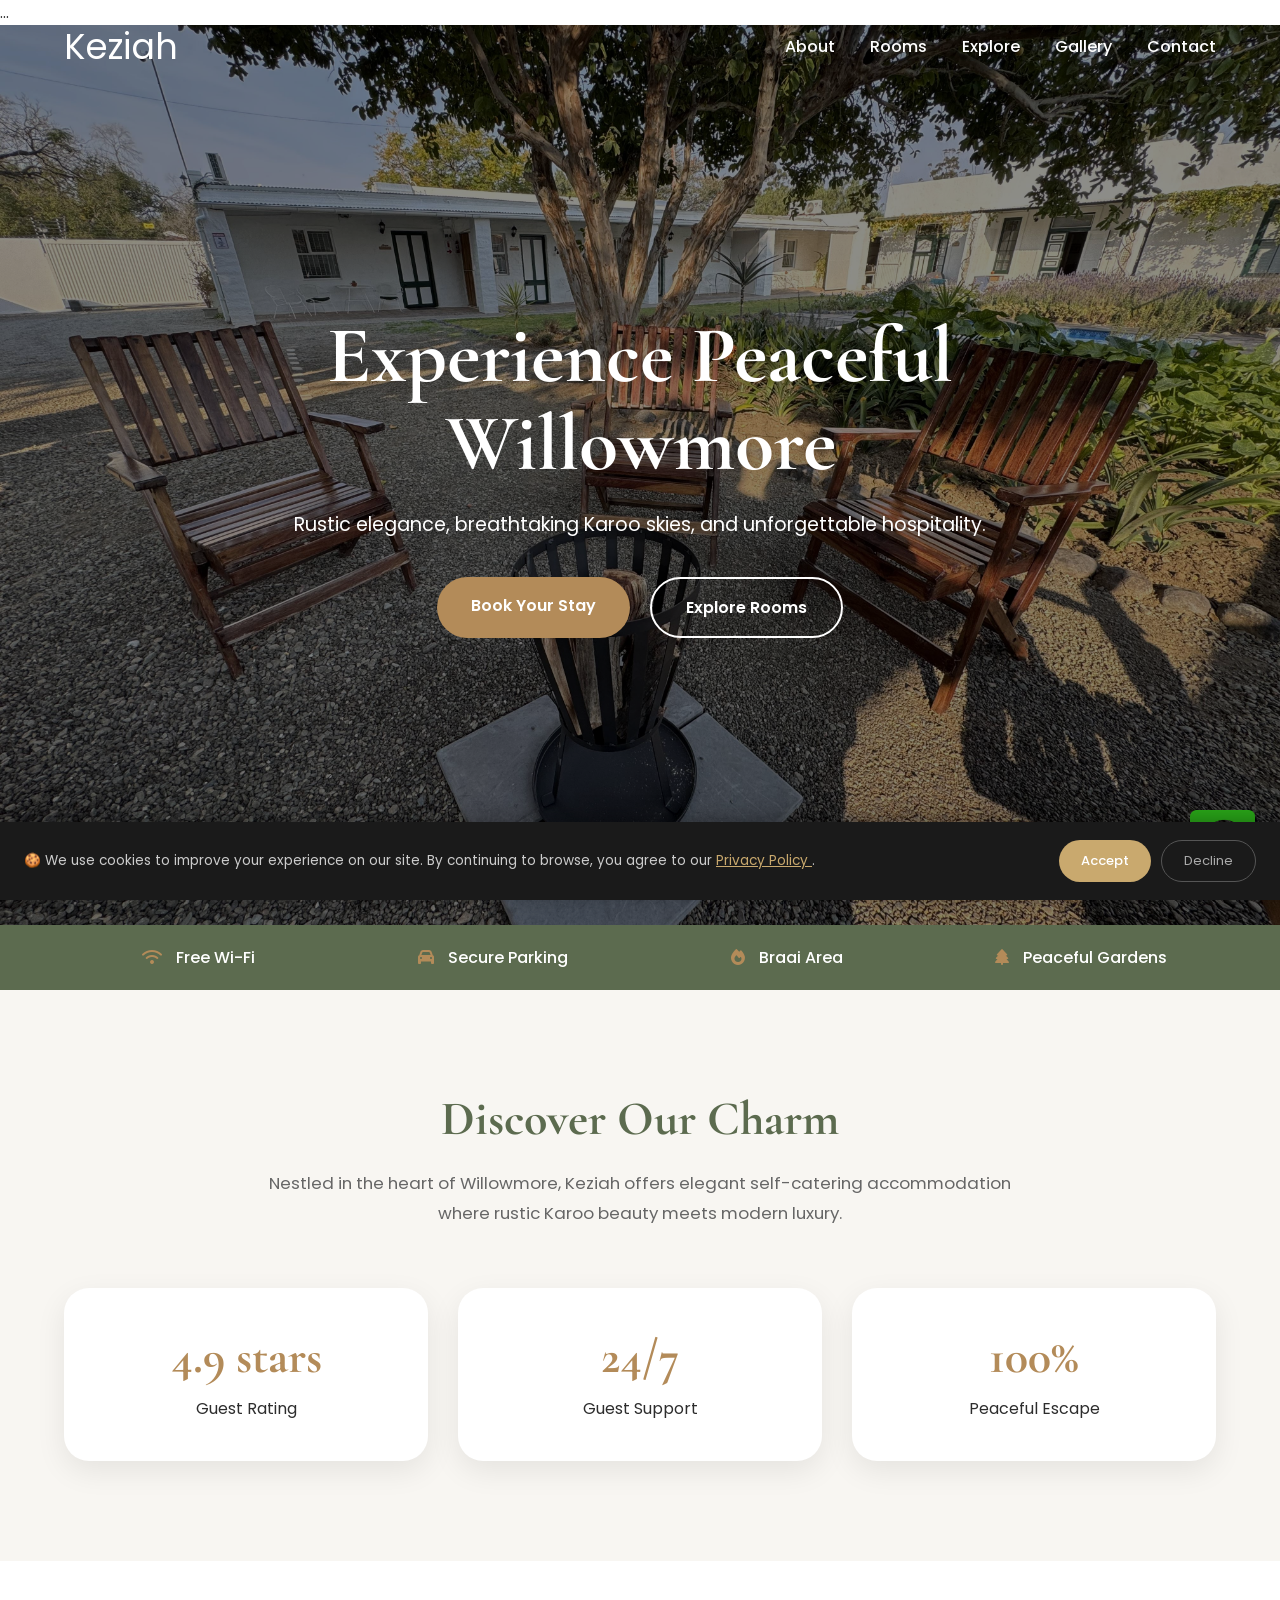
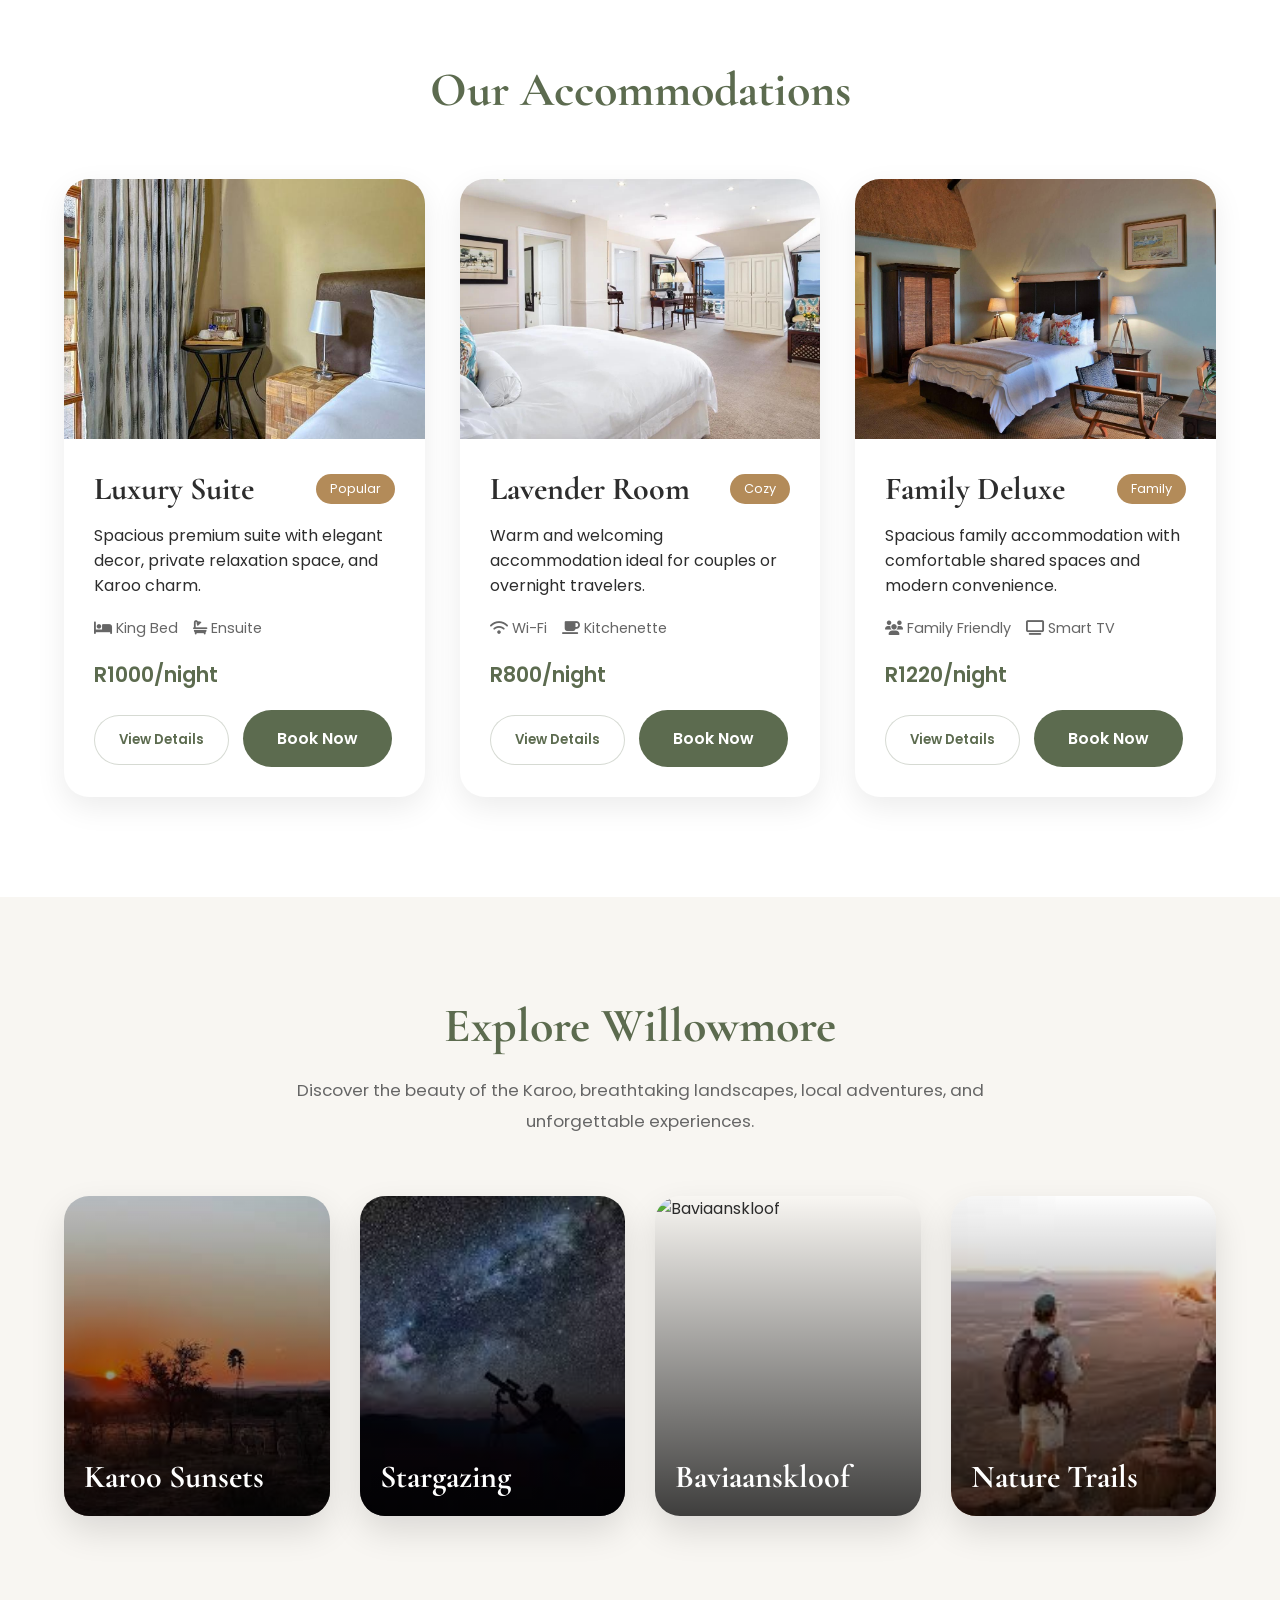
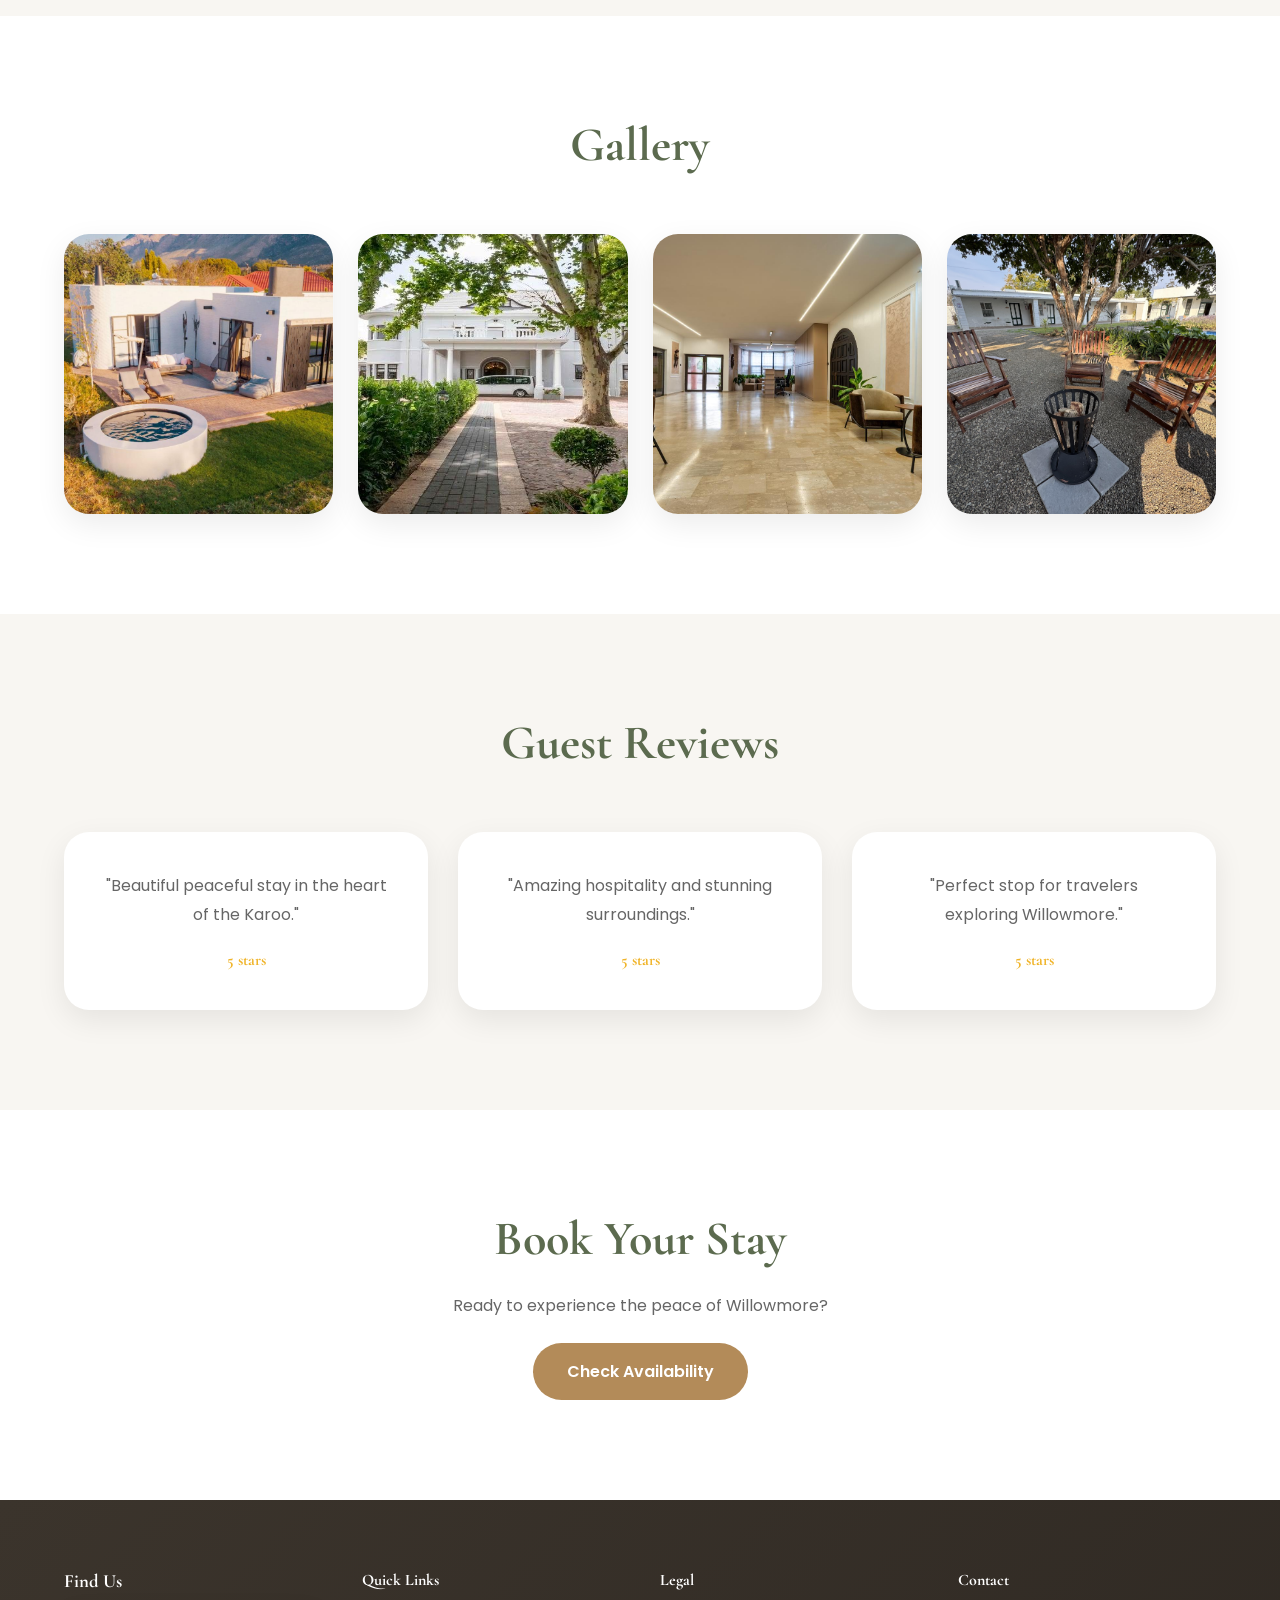
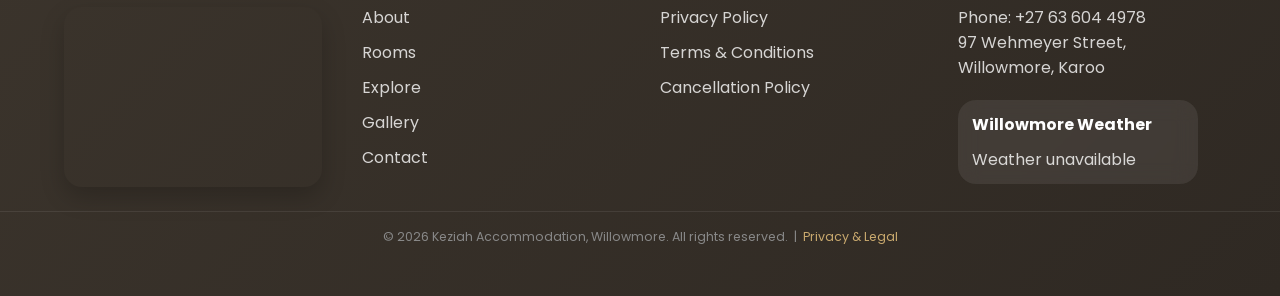
==== index.html @ a7973ad8 "new file:   .vscode/launch.json 	new file:   Legal.html 	new file:   baviaanskloof.jpg 	new file:   " ====
﻿<!DOCTYPE html>
<html lang="en">

<head>
    <!-- Open Graph / WhatsApp / Social sharing -->
<meta property="og:title" content="Keziah | Luxury Karoo Accommodation">
<meta property="og:description" content="Rustic elegance, breathtaking Karoo skies, and unforgettable hospitality in Willowmore.">
<meta property="og:image" content="https://YOURWEBSITE.com/courtyard.jpg">
<meta property="og:url" content="https://YOURWEBSITE.com">
<meta property="og:type" content="website">
    <meta charset="UTF-8">
    <title>Keziah | Luxury Karoo Accommodation</title>

    <link rel="icon" type="image/svg+xml" href="favicon.svg">

    <link rel="stylesheet" href="style.css">
    ...
</head>
    <meta charset="UTF-8">

    <meta
        name="viewport"
        content="width=device-width, initial-scale=1.0">

    <title>Keziah | Luxury Karoo Accommodation</title>

    <!-- SEO -->
    <meta
        name="description"
        content="Luxury rustic self-catering accommodation in Willowmore. Experience peaceful Karoo comfort with modern amenities.">

    <!-- CSS -->
    <link rel="stylesheet" href="style.css">

    <!-- GOOGLE FONTS -->
    <link
        href="https://fonts.googleapis.com/css2?family=Cormorant+Garamond:wght@500;700&family=Poppins:wght@300;400;500;600;700&display=swap"
        rel="stylesheet">

    <!-- FONT AWESOME -->
    <link
        rel="stylesheet"
        href="https://cdnjs.cloudflare.com/ajax/libs/font-awesome/6.5.1/css/all.min.css">

</head>

<body>


<!-- ====================================
     HEADER
==================================== -->

<header id="header">

    <div class="container nav-container">

        <a href="index.html" class="logo">Keziah</a>

        <!-- HAMBURGER -->
        <div class="hamburger" id="hamburger">

            <i class="fas fa-bars"></i>

        </div>

        <!-- NAVIGATION -->
        <nav id="nav-menu">

            <ul>

                <li><a href="#about">About</a></li>

                <li><a href="#rooms">Rooms</a></li>

                <li><a href="#explore">Explore</a></li>

                <li><a href="#gallery">Gallery</a></li>

                <li><a href="#contact">Contact</a></li>

            </ul>

        </nav>

    </div>

</header>

<!-- ====================================
     HERO
==================================== -->

<section class="hero-section">

    <!-- HERO SLIDER -->
    <div class="hero-slider">

        <div
            class="hero-slide active"
            style="background-image: url('courtyard.jpg');">
        </div>

        <div
            class="hero-slide"
            style="background-image: url('hero2.jpg');">
        </div>

        <div
            class="hero-slide"
            style="background-image: url('hero3.jpg');">
        </div>

    </div>

    <div class="hero-overlay"></div>

    <div class="hero-content fade-in">


        <h1>
            Experience Peaceful Willowmore
        </h1>

        <p>
            Rustic elegance, breathtaking Karoo skies,
            and unforgettable hospitality.
        </p>

        <div class="hero-buttons">

            <a href="booking.html" class="cta-button">
                Book Your Stay
            </a>

            <a href="#rooms" class="secondary-btn">
                Explore Rooms
            </a>

        </div>

    </div>

</section>

<!-- ====================================
     FEATURES BAR
==================================== -->

<section class="features-bar">

    <div class="container features-grid">

        <div>

            <i class="fas fa-wifi"></i>

            Free Wi-Fi

        </div>

        <div>

            <i class="fas fa-car"></i>

            Secure Parking

        </div>

        <div>

            <i class="fas fa-fire"></i>

            Braai Area

        </div>

        <div>

            <i class="fas fa-tree"></i>

            Peaceful Gardens

        </div>

    </div>

</section>

<!-- ====================================
     ABOUT
==================================== -->

<section
    id="about"
    class="section-padding bg-light">

    <div class="container fade-in">

        <h2>Discover Our Charm</h2>

        <p class="intro-text">

            Nestled in the heart of Willowmore,
            Keziah offers elegant self-catering accommodation
            where rustic Karoo beauty meets modern luxury.

        </p>

        <!-- STATS -->
        <div class="stats-grid">

            <div class="stat-card">

                <h3>4.9 stars</h3>

                <p>Guest Rating</p>

            </div>

            <div class="stat-card">

                <h3>24/7</h3>

                <p>Guest Support</p>

            </div>

            <div class="stat-card">

                <h3>100%</h3>

                <p>Peaceful Escape</p>

            </div>

        </div>

    </div>

</section>

<!-- ====================================
     ROOMS
==================================== -->

<section
    id="rooms"
    class="section-padding">

    <div class="container fade-in">

        <h2>Our Accommodations</h2>

        <div class="room-grid">

            <!-- ROOM 1 -->
            <div class="room-card room-detail-trigger" data-room="luxury-suite">

                <div class="room-slider">

    <img src="room1a.jpg" class="room-slide active">

    <img src="room1b.jpg" class="room-slide">

    <img src="room1c.jpg" class="room-slide">

</div>

                <div class="card-info">

                    <div class="room-top">

                        <h3>Luxury Suite</h3>

                        <span class="room-badge">
                            Popular
                        </span>

                    </div>

                    <p>
                        Spacious premium suite with elegant decor,
                        private relaxation space, and Karoo charm.
                    </p>

                    <div class="room-features">

                        <span>
                            <i class="fas fa-bed"></i>
                            King Bed
                        </span>

                        <span>
                            <i class="fas fa-bath"></i>
                            Ensuite
                        </span>

                    </div>

                    <span class="price">
                        R1000/night
                    </span>

                    <button
                        type="button"
                        class="details-btn"
                        data-room-open="luxury-suite">
                        View Details
                    </button>

                    <a
                        href="booking.html?room=Luxury%20Suite"
                        class="book-btn">

                        Book Now

                    </a>

                </div>

            </div>

            <!-- ROOM 2 -->
            <div class="room-card room-detail-trigger" data-room="lavender-room">

               <div class="room-slider">

    <img src="room2a.jpg" class="room-slide active">

    <img src="room2b.jpg" class="room-slide">

    <img src="room2c.jpg" class="room-slide">

</div>

                <div class="card-info">

                    <div class="room-top">

                        <h3>Lavender Room</h3>

                        <span class="room-badge">
                            Cozy
                        </span>

                    </div>

                    <p>
                        Warm and welcoming accommodation ideal
                        for couples or overnight travelers.
                    </p>

                    <div class="room-features">

                        <span>
                            <i class="fas fa-wifi"></i>
                            Wi-Fi
                        </span>

                        <span>
                            <i class="fas fa-coffee"></i>
                            Kitchenette
                        </span>

                    </div>

                    <span class="price">
                        R800/night
                    </span>

                    <button
                        type="button"
                        class="details-btn"
                        data-room-open="lavender-room">
                        View Details
                    </button>

                    <a
                        href="booking.html?room=Lavender%20Room"
                        class="book-btn">

                        Book Now

                    </a>

                </div>

            </div>

            <!-- ROOM 3 -->
            <div class="room-card room-detail-trigger" data-room="family-deluxe">

               <div class="room-slider">

    <img src="room3a.jpg" class="room-slide active">

    <img src="room3b.jpg" class="room-slide">

    <img src="room3c.jpg" class="room-slide">

</div>

                <div class="card-info">

                    <div class="room-top">

                        <h3>Family Deluxe</h3>

                        <span class="room-badge">
                            Family
                        </span>

                    </div>

                    <p>
                        Spacious family accommodation with comfortable
                        shared spaces and modern convenience.
                    </p>

                    <div class="room-features">

                        <span>
                            <i class="fas fa-users"></i>
                            Family Friendly
                        </span>

                        <span>
                            <i class="fas fa-tv"></i>
                            Smart TV
                        </span>

                    </div>

                    <span class="price">
                        R1220/night
                    </span>

                    <button
                        type="button"
                        class="details-btn"
                        data-room-open="family-deluxe">
                        View Details
                    </button>

                    <a
                        href="booking.html?room=Family%20Deluxe"
                        class="book-btn">

                        Book Now

                    </a>

                </div>

            </div>

        </div>

    </div>

</section>

<!-- ====================================
     EXPLORE WILLOWMORE
==================================== -->

<section
    id="explore"
    class="section-padding bg-light">

    <div class="container fade-in">

        <h2>Explore Willowmore</h2>

        <p class="intro-text">

            Discover the beauty of the Karoo,
            breathtaking landscapes,
            local adventures,
            and unforgettable experiences.

        </p>

        <div class="explore-grid">

            <!-- CARD 1 -->
            <div class="explore-card">

                <img
                    src="sunset.jpg"
                    alt="Karoo Sunset">

                <div class="explore-overlay">

                    <h3>Karoo Sunsets</h3>

                </div>

            </div>

            <!-- CARD 2 -->
            <div class="explore-card">

                <img
                    src="stargazing.jpg"
                    alt="Stargazing">

                <div class="explore-overlay">

                    <h3>Stargazing</h3>

                </div>

            </div>

            <!-- CARD 3 -->
            <div class="explore-card">

                <img
                    src="Baviaanskloof.jpg"
                    alt="Baviaanskloof">

                <div class="explore-overlay">

                    <h3>Baviaanskloof</h3>

                </div>

            </div>

            <!-- CARD 4 -->
            <div class="explore-card">

                <img
                    src="hiking.jpg"
                    alt="Nature Trails">

                <div class="explore-overlay">

                    <h3>Nature Trails</h3>

                </div>

            </div>

        </div>

    </div>

</section>

<!-- ====================================
     GALLERY
==================================== -->

<section
    id="gallery"
    class="section-padding">

    <div class="container fade-in">

        <h2>Gallery</h2>

        <div class="gallery-grid">

            <div class="gallery-card">

                <img
                    src="placeholder-garden.jpg"
                    alt="Garden View">

            </div>

            <div class="gallery-card">

                <img
                    src="placeholder-restaurant.jpg"
                    alt="Accommodation">

            </div>

            <div class="gallery-card">

                <img
                    src="placeholder-lobby.jpg"
                    alt="Interior">

            </div>

            <div class="gallery-card">

                <img
                    src="courtyard.jpg"
                    alt="Courtyard">

            </div>

        </div>

    </div>

</section>

<!-- ====================================
     TESTIMONIALS
==================================== -->

<section
    class="section-padding bg-light">

    <div class="container fade-in">

        <h2>Guest Reviews</h2>

        <div class="testimonials-grid">

            <div class="testimonial-card">

                <p>"Beautiful peaceful stay in the heart of the Karoo."</p>

                <h4>5 stars</h4>

            </div>

            <div class="testimonial-card">

                <p>"Amazing hospitality and stunning surroundings."</p>

                <h4>5 stars</h4>

            </div>

            <div class="testimonial-card">

                <p>"Perfect stop for travelers exploring Willowmore."</p>

                <h4>5 stars</h4>

            </div>

        </div>

    </div>

</section>

<!-- ====================================
     CONTACT
==================================== -->

<section
    id="contact"
    class="section-padding">

    <div class="container contact-content fade-in">

        <h2>Book Your Stay</h2>

        <p>
            Ready to experience the peace of Willowmore?
        </p>

        <a
            href="booking.html"
            class="cta-button">

            Check Availability

        </a>

    </div>

</section>

<!-- ====================================
     FOOTER
==================================== -->

<footer>

    <div class="container footer-grid">

        <!-- FOOTER BRAND -->
       <div>

    <h3>Find Us</h3>

    <div class="footer-map">

        <iframe
            src="https://www.google.com/maps?q=Willowmore&output=embed"
            allowfullscreen=""
            loading="lazy"
            referrerpolicy="no-referrer-when-downgrade">
        </iframe>

    </div>

</div>
        <!-- QUICK LINKS -->
         <div>
            <h4>Quick Links</h4>
            <ul>
                <li><a href="#about">About</a></li>
                <li><a href="#rooms">Rooms</a></li>
                <li><a href="#explore">Explore</a></li>
                <li><a href="#gallery">Gallery</a></li>
                <li><a href="#contact">Contact</a></li>
            </ul>
        </div>
 
        <div>
            <h4>Legal</h4>
            <ul>
                <li><a href="legal.html">Privacy Policy</a></li>
                <li><a href="legal.html">Terms &amp; Conditions</a></li>
                <li><a href="legal.html">Cancellation Policy</a></li>
            </ul>
        </div>
 
<!--

        <!-- CONTACT -->
        <div>

            <h4>Contact</h4>

            <p>Phone: +27 63 604 4978</p>

            <p>97 Wehmeyer Street, Willowmore, Karoo</p>

            <!-- WEATHER -->
            <div class="footer-weather">

                <h5>Willowmore Weather</h5>

                <div id="weather-mini">

                    Loading...

                </div>

            </div>

        </div>

    </div>
<div style="
    text-align: center;
    padding: 16px 0 10px;
    border-top: 1px solid rgba(255,255,255,0.08);
    margin-top: 24px;
    font-family: 'Poppins', sans-serif;
    font-size: 0.78rem;
    color: #888;
">
    &copy; 2026 Keziah Accommodation, Willowmore. All rights reserved. &nbsp;|&nbsp;
    <a href="legal.html" style="color: #c9a96e;">Privacy &amp; Legal</a>
</div>
</footer>

<!-- ====================================
     WHATSAPP BUTTON
==================================== -->

<a
    href="https://wa.me/27636044978"
    class="whatsapp-btn"
    target="_blank">

    <img
        src="whatsapp.png"
        alt="WhatsApp">

</a>

<!-- ====================================
     BACK TO TOP
==================================== -->

<button id="scrollTopBtn">&uarr;</button>

<!-- ====================================
     ROOM DETAILS MODAL
==================================== -->

<div
    id="room-modal"
    class="room-modal"
    aria-hidden="true">

    <div
        class="room-modal-panel"
        role="dialog"
        aria-modal="true"
        aria-labelledby="room-modal-title">

        <button
            id="close-room-modal"
            class="room-modal-close"
            type="button"
            aria-label="Close room details">
            &times;
        </button>

        <div class="room-modal-gallery">

            <img
                id="room-modal-image"
                src="room1a.jpg"
                alt="Room preview">

            <div
                id="room-modal-thumbs"
                class="room-modal-thumbs">
            </div>

        </div>

        <div class="room-modal-info">

            <span
                id="room-modal-badge"
                class="room-badge">
            </span>

            <h2 id="room-modal-title"></h2>

            <p id="room-modal-description"></p>

            <div
                id="room-modal-features"
                class="room-modal-features">
            </div>

            <strong
                id="room-modal-price"
                class="room-modal-price">
            </strong>

            <a
                id="room-modal-book"
                href="booking.html"
                class="book-btn">
                Book This Room
            </a>

        </div>

    </div>

</div>
<!-- ====================================
     LIGHTBOX
==================================== -->

<div id="lightbox">

    <span id="close-lightbox">

        &times;

    </span>

    <img id="lightbox-img">

</div>

<!-- ====================================
     JAVASCRIPT
==================================== -->

<script>

/* ====================================
   LOADER
==================================== */

window.addEventListener("load", () => {

    const loader =
    document.getElementById("loader");

    if(!loader) return;

    loader.style.opacity = "0";

    setTimeout(() => {

        loader.style.display = "none";

    }, 700);

});

/* ====================================
   MOBILE MENU
==================================== */

const hamburger =
document.getElementById("hamburger");

const navMenu =
document.getElementById("nav-menu");

hamburger.addEventListener("click", () => {

    navMenu.classList.toggle("active");

});

/* ====================================
   HEADER SHRINK
==================================== */

window.addEventListener("scroll", () => {

    const header =
    document.getElementById("header");

    header.classList.toggle(
        "scrolled",
        window.scrollY > 50
    );

});

/* ====================================
   SCROLL ANIMATIONS
==================================== */

const fadeElements =
document.querySelectorAll(".fade-in");

function checkFade() {
    fadeElements.forEach(el => {
        const position = el.getBoundingClientRect().top;
        if(position < window.innerHeight - 100){
            el.classList.add("show");
        }
    });
}

window.addEventListener("scroll", checkFade);

// Run once on load so visible elements show immediately
checkFade();

/* ====================================
   LIGHTBOX
==================================== */

const galleryImages =
document.querySelectorAll(".gallery-card img");

const lightbox =
document.getElementById("lightbox");

const lightboxImg =
document.getElementById("lightbox-img");

const closeLightbox =
document.getElementById("close-lightbox");

galleryImages.forEach(img => {

    img.addEventListener("click", () => {

        lightbox.style.display = "flex";

        lightboxImg.src = img.src;

    });

});

closeLightbox.addEventListener("click", () => {

    lightbox.style.display = "none";

});

/* ====================================
   BACK TO TOP BUTTON
==================================== */

const scrollBtn =
document.getElementById("scrollTopBtn");

window.addEventListener("scroll", () => {

    if(window.scrollY > 300){

        scrollBtn.classList.add("show");

    } else {

        scrollBtn.classList.remove("show");

    }

});

scrollBtn.addEventListener("click", () => {

    window.scrollTo({

        top: 0,

        behavior: "smooth"

    });

});

/* ====================================
   WEATHER API
==================================== */

document.addEventListener(
    "DOMContentLoaded",
    async () => {

    const weatherEl =
    document.getElementById("weather-mini");

    if(!weatherEl) return;

    const apiKey =
    "7b423b5e9c1e29fcf24e3d2bee6ede89";

    try {

        const response =
        await fetch(
            `https://api.openweathermap.org/data/2.5/forecast?q=Willowmore,ZA&units=metric&appid=${apiKey}`
        );

        const data =
        await response.json();

        if(data.cod !== "200"){

            weatherEl.innerHTML =
            "Weather unavailable";

            return;
        }

        const daily = [];
        const grouped = {};

        data.list.forEach(item => {

            const dateKey = item.dt_txt.split(" ")[0];

            if(!grouped[dateKey]){

                grouped[dateKey] = [];
            }

            grouped[dateKey].push(item);
        });

        Object.keys(grouped)
        .slice(0, 5)
        .forEach((dateKey, index) => {

            const entries = grouped[dateKey];

            const forecast =
            entries.find(item => item.dt_txt.includes("12:00:00")) ||
            entries[Math.floor(entries.length / 2)];

            const date = new Date(`${dateKey}T12:00:00`);

            daily.push({
                day: index === 0 ? "Today" : date.toLocaleDateString("en-ZA", { weekday: "short" }),
                temp: Math.round(forecast.main.temp),
                icon: forecast.weather[0].icon,
                desc: forecast.weather[0].description
            });
        });

        weatherEl.innerHTML = daily.map(day => `

            <div class="weather-forecast-row">

                <span class="weather-day">
                    ${day.day}
                </span>

                <img
                    src="https://openweathermap.org/img/wn/${day.icon}.png"
                    alt="${day.desc}">

                <span class="weather-temp">
                    ${day.temp}&deg;C
                </span>

            </div>

        `).join("");

    } catch (error) {

        console.error(error);

        weatherEl.innerHTML =
        "Weather unavailable";

    }

});

</script>

<script>

/* ====================================
   HERO SLIDER
==================================== */

const heroSlides =
document.querySelectorAll('.hero-slide');

let heroIndex = 0;

setInterval(() => {

    heroSlides[heroIndex]
    .classList.remove('active');

    heroIndex =
    (heroIndex + 1) % heroSlides.length;

    heroSlides[heroIndex]
    .classList.add('active');

}, 5000);

/* ====================================
   ROOM SLIDERS
==================================== */

document.querySelectorAll('.room-slider')
.forEach(slider => {

    const slides =
    slider.querySelectorAll('.room-slide');

    let current = 0;

    setInterval(() => {

        slides[current]
        .classList.remove('active');

        current =
        (current + 1) % slides.length;

        slides[current]
        .classList.add('active');

    }, 3500);

});

</script>
<script>

/* ====================================
   ROOM DETAILS MODAL
==================================== */

const roomDetails = {

    "luxury-suite": {
        title: "Luxury Suite",
        badge: "Popular",
        price: "R1000/night",
        description: "A spacious premium suite with elegant decor, a king bed, ensuite bathroom, and a calm private relaxation space for a peaceful Karoo stay.",
        images: ["room1a.jpg", "room1b.jpg", "room1c.jpg"],
        features: ["King bed", "Ensuite bathroom", "Private relaxation space", "Tea and coffee station", "Wi-Fi"]
    },

    "lavender-room": {
        title: "Lavender Room",
        badge: "Cozy",
        price: "R800/night",
        description: "A warm and welcoming room ideal for couples or overnight travelers who want comfort, privacy, and easy access to Willowmore.",
        images: ["room2a.jpg", "room2b.jpg", "room2c.jpg"],
        features: ["Wi-Fi", "Kitchenette", "Comfortable double bed", "Coffee station", "Quiet garden feel"]
    },

    "family-deluxe": {
        title: "Family Deluxe",
        badge: "Family",
        price: "R1220/night",
        description: "A generous family-friendly room with comfortable shared space, modern convenience, and room to settle in after a long Karoo road trip.",
        images: ["room3a.jpg", "room3b.jpg", "room3c.jpg"],
        features: ["Family friendly", "Smart TV", "Extra space", "Ensuite bathroom", "Wi-Fi"]
    }
};

const roomModal =
document.getElementById("room-modal");

const roomModalImage =
document.getElementById("room-modal-image");

const roomModalThumbs =
document.getElementById("room-modal-thumbs");

const roomModalTitle =
document.getElementById("room-modal-title");

const roomModalBadge =
document.getElementById("room-modal-badge");

const roomModalDescription =
document.getElementById("room-modal-description");

const roomModalFeatures =
document.getElementById("room-modal-features");

const roomModalPrice =
document.getElementById("room-modal-price");

const roomModalBook =
document.getElementById("room-modal-book");

const closeRoomModal =
document.getElementById("close-room-modal");

function openRoomModal(roomKey) {

    const room = roomDetails[roomKey];

    if(!room) return;

    roomModalTitle.textContent = room.title;
    roomModalBadge.textContent = room.badge;
    roomModalDescription.textContent = room.description;
    roomModalPrice.textContent = room.price;
    roomModalImage.src = room.images[0];
    roomModalImage.alt = `${room.title} preview`;
    roomModalBook.href = `booking.html?room=${encodeURIComponent(room.title)}`;

    roomModalFeatures.innerHTML = room.features
    .map(feature => `<span><i class="fas fa-check"></i>${feature}</span>`)
    .join("");

    roomModalThumbs.innerHTML = room.images
    .map((image, index) => `
        <button
            type="button"
            class="room-thumb ${index === 0 ? "active" : ""}"
            data-image="${image}"
            aria-label="Show ${room.title} image ${index + 1}">
            <img src="${image}" alt="${room.title} thumbnail ${index + 1}">
        </button>
    `)
    .join("");

    roomModal.setAttribute("aria-hidden", "false");
    roomModal.classList.add("show");
    document.body.classList.add("modal-open");
}

function closeRoomDetails() {

    roomModal.classList.remove("show");
    roomModal.setAttribute("aria-hidden", "true");
    document.body.classList.remove("modal-open");
}

document.querySelectorAll("[data-room-open]")
.forEach(button => {

    button.addEventListener("click", event => {

        event.stopPropagation();
        openRoomModal(button.dataset.roomOpen);
    });
});

document.querySelectorAll(".room-detail-trigger")
.forEach(card => {

    card.addEventListener("click", event => {

        if(event.target.closest("a") || event.target.closest("button")) return;

        openRoomModal(card.dataset.room);
    });
});

roomModalThumbs.addEventListener("click", event => {

    const thumb = event.target.closest(".room-thumb");

    if(!thumb) return;

    roomModalImage.src = thumb.dataset.image;

    document.querySelectorAll(".room-thumb")
    .forEach(button => button.classList.remove("active"));

    thumb.classList.add("active");
});

closeRoomModal.addEventListener("click", closeRoomDetails);

roomModal.addEventListener("click", event => {

    if(event.target === roomModal){

        closeRoomDetails();
    }
});

document.addEventListener("keydown", event => {

    if(event.key === "Escape" && roomModal.classList.contains("show")){

        closeRoomDetails();
    }
});

</script>
<!-- ==========================================
     SNIPPET 1 — COOKIE BANNER
     Paste this just before </body> in index.html
     (and any other page you have)
=========================================== -->
 
<!-- COOKIE BANNER -->
<div id="cookie-banner" style="
    display: none;
    position: fixed;
    bottom: 0;
    left: 0;
    right: 0;
    background: #1a1a1a;
    color: #ccc;
    padding: 18px 24px;
    z-index: 9999;
    display: flex;
    align-items: center;
    justify-content: space-between;
    flex-wrap: wrap;
    gap: 16px;
    font-family: 'Poppins', sans-serif;
    font-size: 0.85rem;
    box-shadow: 0 -4px 20px rgba(0,0,0,0.3);
">
 
    <p style="margin: 0; flex: 1; min-width: 220px; line-height: 1.6;">
        🍪 We use cookies to improve your experience on our site.
        By continuing to browse, you agree to our
        <a href="legal.html?tab=privacy" style="color: #c9a96e; text-decoration: underline;">
            Privacy Policy
        </a>.
    </p>
 
    <div style="display: flex; gap: 10px; flex-shrink: 0;">
 
        <button
            id="cookie-accept"
            style="
                background: #c9a96e;
                color: #fff;
                border: none;
                padding: 10px 22px;
                border-radius: 30px;
                font-family: 'Poppins', sans-serif;
                font-size: 0.82rem;
                font-weight: 500;
                cursor: pointer;
            ">
            Accept
        </button>
 
        <button
            id="cookie-decline"
            style="
                background: transparent;
                color: #aaa;
                border: 1px solid #555;
                padding: 10px 22px;
                border-radius: 30px;
                font-family: 'Poppins', sans-serif;
                font-size: 0.82rem;
                cursor: pointer;
            ">
            Decline
        </button>
 
    </div>
 
</div>
 
<script>
/* ---- COOKIE BANNER LOGIC ---- */
(function() {
    const banner = document.getElementById('cookie-banner');
    const accepted = localStorage.getItem('keziah_cookies');
 
    if (!accepted) {
        // Show after a short delay so it doesn't clash with page load
        setTimeout(() => {
            banner.style.display = 'flex';
        }, 1500);
    }
 
    document.getElementById('cookie-accept').addEventListener('click', () => {
        localStorage.setItem('keziah_cookies', 'accepted');
        banner.style.display = 'none';
    });
 
    document.getElementById('cookie-decline').addEventListener('click', () => {
        localStorage.setItem('keziah_cookies', 'declined');
        banner.style.display = 'none';
    });
})();
</script>
</body>

</html>
---- style.css ----
/* ====================================
   ROOT VARIABLES
==================================== */

:root {

    --primary-color: #5c6b4f;
    --secondary-color: #c7a27c;

    --dark-text: #2d2d2d;
    --soft-text: #666;

    --light-bg: #f8f6f2;
    --white: #ffffff;

    --shadow:
        0 10px 30px rgba(0,0,0,0.08);

    --transition:
        all 0.3s ease;
}

/* ====================================
   GLOBAL
==================================== */

* {

    margin: 0;
    padding: 0;

    box-sizing: border-box;
}

html {

    scroll-behavior: smooth;
}

body {

    font-family: 'Poppins', sans-serif;

    color: var(--dark-text);

    background: var(--white);

    overflow-x: hidden;
}

img {

    width: 100%;

    display: block;
}

a {

    text-decoration: none;
}

.container {

    width: 90%;

    max-width: 1200px;

    margin: auto;
}

.section-padding {

    padding: 100px 0;
}

.bg-light {

    background: var(--light-bg);
}

h1,
h2,
h3,
h4 {

    font-family:
        'Cormorant Garamond',
        serif;
}

h2 {

    font-size: 3rem;

    text-align: center;

    margin-bottom: 20px;

    color: var(--primary-color);
}

.intro-text {

    max-width: 750px;

    margin: auto;

    text-align: center;

    line-height: 1.8;

    color: var(--soft-text);

    font-size: 1.05rem;
}

/* ====================================
   LOADER
==================================== */

#loader {

    position: fixed;

    inset: 0;

    background: #fff;

    display: flex;

    justify-content: center;

    align-items: center;

    z-index: 9999;

    transition: 0.6s;
}

#loader h1 {

    font-size: 4rem;

    color: var(--primary-color);
}

/* ====================================
   HEADER
==================================== */

header {

    position: fixed;

    top: 0;
    left: 0;

    width: 100%;

    z-index: 1000;

    transition: var(--transition);

    padding: 20px 0;
}

header.scrolled {

    background: rgba(255,255,255,0.96);

    backdrop-filter: blur(10px);

    box-shadow: 0 5px 20px rgba(0,0,0,0.08);

    padding: 12px 0;
}

.nav-container {

    display: flex;

    justify-content: space-between;

    align-items: center;
}

.logo {

    font-size: 2.2rem;

    color: white;
}

header.scrolled .logo {

    color: var(--primary-color);
}

nav ul {

    display: flex;

    gap: 35px;

    list-style: none;
}

nav ul li a {

    color: white;

    font-weight: 500;

    transition: var(--transition);
}

header.scrolled nav ul li a {

    color: var(--dark-text);
}

nav ul li a:hover {

    color: var(--secondary-color);
}

/* ====================================
   HAMBURGER
==================================== */

.hamburger {

    display: none;

    font-size: 1.8rem;

    cursor: pointer;

    color: white;
}

header.scrolled .hamburger {

    color: var(--dark-text);
}

/* ====================================
   HERO
==================================== */

.hero-section {

    height: 100vh;

    background:
        url("courtyard.jpg")
        center/cover no-repeat;

    position: relative;

    display: flex;

    justify-content: center;

    align-items: center;

    text-align: center;
}

.hero-overlay {

    position: absolute;

    inset: 0;

    background:
        rgba(0,0,0,0.45);
}

.hero-content {

    position: relative;

    z-index: 2;

    color: white;

    max-width: 850px;

    padding: 20px;
}

.hero-tag {

    display: inline-block;

    padding: 10px 20px;

    border-radius: 50px;

    background:
        rgba(255,255,255,0.15);

    backdrop-filter: blur(8px);

    margin-bottom: 25px;

    font-size: 0.9rem;

    letter-spacing: 1px;
}

.hero-content h1 {

    font-size: 5rem;

    line-height: 1.1;

    margin-bottom: 20px;
}

.hero-content p {

    font-size: 1.2rem;

    line-height: 1.8;

    margin-bottom: 35px;
}

.hero-buttons {

    display: flex;

    justify-content: center;

    gap: 20px;

    flex-wrap: wrap;
}

/* ====================================
   BUTTONS
==================================== */

.cta-button,
.secondary-btn,
.book-btn {

    display: inline-block;

    padding: 16px 34px;

    border-radius: 50px;

    transition: var(--transition);

    font-weight: 600;
}

.cta-button {

    background: var(--secondary-color);

    color: white;
}

.cta-button:hover {

    transform: translateY(-3px);

    background: #b58d66;
}

.secondary-btn {

    border: 2px solid white;

    color: white;
}

.secondary-btn:hover {

    background: white;

    color: var(--dark-text);
}

.book-btn {

    margin-top: 20px;

    background: var(--primary-color);

    color: white;
}

.book-btn:hover {

    background: #49563f;
}

/* ====================================
   FEATURES BAR
==================================== */

.features-bar {

    background: var(--primary-color);

    color: white;

    padding: 20px 0;
}

.features-grid {

    display: grid;

    grid-template-columns:
        repeat(auto-fit, minmax(180px,1fr));

    gap: 25px;

    text-align: center;
}

.features-grid div {

    font-weight: 500;
}

.features-grid i {

    margin-right: 10px;

    color: var(--secondary-color);
}

/* ====================================
   STATS
==================================== */

.stats-grid {

    display: grid;

    grid-template-columns:
        repeat(auto-fit, minmax(200px,1fr));

    gap: 30px;

    margin-top: 60px;
}

.stat-card {

    background: white;

    padding: 40px;

    border-radius: 25px;

    text-align: center;

    box-shadow: var(--shadow);
}

.stat-card h3 {

    font-size: 3rem;

    color: var(--secondary-color);

    margin-bottom: 10px;
}

/* ====================================
   ROOMS
==================================== */

.room-grid {

    display: grid;

    grid-template-columns:
        repeat(auto-fit, minmax(320px,1fr));

    gap: 35px;

    margin-top: 60px;
}

.room-card {

    background: white;

    border-radius: 25px;

    overflow: hidden;

    box-shadow: var(--shadow);

    transition: var(--transition);
}

.room-card:hover {

    transform: translateY(-8px);
}

.room-card img {

    height: 260px;

    object-fit: cover;
}

.card-info {

    padding: 30px;
}

.room-top {

    display: flex;

    justify-content: space-between;

    align-items: center;

    margin-bottom: 15px;
}

.room-top h3 {

    font-size: 2rem;
}

.room-badge {

    background: var(--secondary-color);

    color: white;

    padding: 6px 14px;

    border-radius: 30px;

    font-size: 0.8rem;
}

.room-features {

    display: flex;

    flex-wrap: wrap;

    gap: 15px;

    margin: 20px 0;

    color: var(--soft-text);

    font-size: 0.9rem;
}

.price {

    display: block;

    margin-top: 15px;

    font-size: 1.3rem;

    font-weight: 600;

    color: var(--primary-color);
}

/* ====================================
   EXPLORE
==================================== */

.explore-grid {

    display: grid;

    grid-template-columns:
        repeat(auto-fit, minmax(250px,1fr));

    gap: 25px;

    margin-top: 60px;
}

.explore-card {

    border-radius: 25px;

    overflow: hidden;

    position: relative;

    box-shadow: var(--shadow);
}

.explore-card img {

    height: 300px;

    object-fit: cover;

    transition: 0.5s;
}

.explore-card:hover img {

    transform: scale(1.08);
}

.explore-card h3 {

    position: absolute;

    bottom: 20px;
    left: 20px;

    color: white;

    font-size: 2rem;
}

/* ====================================
   GALLERY
==================================== */

.gallery-grid {

    display: grid;

    grid-template-columns:
        repeat(auto-fit, minmax(250px,1fr));

    gap: 25px;

    margin-top: 60px;
}

.gallery-card {

    overflow: hidden;

    border-radius: 25px;

    cursor: pointer;

    box-shadow: var(--shadow);
}

.gallery-card img {

    height: 280px;

    object-fit: cover;

    transition: 0.5s;
}

.gallery-card:hover img {

    transform: scale(1.08);
}

/* ====================================
   BOOKING PAGE
==================================== */

:root {

    --primary-color: #5c6b4f;
    --secondary-color: #b38b59;

    --dark-text: #2d2d2d;
    --soft-text: #666;

    --white: #ffffff;
}

/* ====================================
   BOOKING SECTION
==================================== */

.booking-section {

    min-height: 100vh;

    background:
        linear-gradient(
            rgba(0,0,0,0.45),
            rgba(0,0,0,0.45)
        ),
        url('courtyard.jpg')
        center/cover no-repeat;

    display: flex;

    align-items: center;

    justify-content: center;

    padding: 120px 20px;

    position: relative;
}

/* ====================================
   BOOKING CARD
==================================== */

.booking-card {

    width: 100%;

    max-width: 1050px;

    background:
        rgba(255,255,255,0.94);

    backdrop-filter: blur(14px);

    border-radius: 30px;

    padding: 60px;

    box-shadow:
        0 20px 60px rgba(0,0,0,0.25);

    position: relative;

    z-index: 2;

    animation: fadeUp 1s ease;
}

/* ====================================
   TITLES
==================================== */

.booking-card h1 {

    text-align: center;

    color: var(--primary-color);

    font-size: 3.4rem;

    margin-bottom: 15px;

    font-family: 'Cormorant Garamond', serif;
}

.booking-subtitle {

    text-align: center;

    max-width: 720px;

    margin: 0 auto 50px;

    color: var(--soft-text);

    font-size: 1.05rem;

    line-height: 1.8;
}

/* ====================================
   FORM GRID
==================================== */

.booking-form {

    display: grid;

    grid-template-columns:
        repeat(auto-fit, minmax(280px, 1fr));

    gap: 28px;
}

.form-group {

    display: flex;

    flex-direction: column;
}

/* ====================================
   LABELS
==================================== */

.form-group label {

    margin-bottom: 10px;

    font-weight: 600;

    color: var(--dark-text);

    font-size: 0.95rem;
}

/* ====================================
   INPUTS
==================================== */

.booking-form input,
.booking-form select,
.booking-form textarea {

    width: 100%;

    padding: 18px 20px;

    border: 1px solid rgba(92,107,79,0.15);

    border-radius: 18px;

    background: rgba(255,255,255,0.95);

    font-size: 1rem;

    color: var(--dark-text);

    font-family: 'Poppins', sans-serif;

    transition: all 0.3s ease;

    box-shadow:
        0 5px 15px rgba(0,0,0,0.04);
}

/* ====================================
   INPUT FOCUS
==================================== */

.booking-form input:focus,
.booking-form select:focus,
.booking-form textarea:focus {

    outline: none;

    border-color: var(--primary-color);

    box-shadow:
        0 0 0 5px rgba(92,107,79,0.12);

    transform: translateY(-2px);
}

/* ====================================
   PLACEHOLDERS
==================================== */

.booking-form input::placeholder,
.booking-form textarea::placeholder {

    color: #999;
}

/* ====================================
   TEXTAREA
==================================== */

.booking-form textarea {

    min-height: 170px;

    resize: vertical;
}

/* ====================================
   FULL WIDTH
==================================== */

.full-width {

    grid-column: 1 / -1;
}

/* ====================================
   SUBMIT BUTTON
==================================== */

.booking-form button {

    grid-column: 1 / -1;

    justify-self: center;

    margin-top: 15px;

    padding: 18px 55px;

    border: none;

    border-radius: 50px;

    background:
        linear-gradient(
            135deg,
            #7b5b3f,
            #b38b59
        );

    color: white;

    font-size: 1rem;

    font-weight: 600;

    letter-spacing: 0.5px;

    cursor: pointer;

    transition: all 0.35s ease;

    box-shadow:
        0 15px 35px rgba(0,0,0,0.18);
}

/* BUTTON HOVER */

.booking-form button:hover {

    transform:
        translateY(-4px);

    box-shadow:
        0 20px 40px rgba(0,0,0,0.22);

    background:
        linear-gradient(
            135deg,
            #6a4d34,
            #c79a61
        );
}

/* BUTTON ACTIVE */

.booking-form button:active {

    transform: scale(0.98);
}

/* ====================================
   SUCCESS MESSAGE
==================================== */

.success-message {

    margin-top: 25px;

    text-align: center;

    padding: 16px 20px;

    background: rgba(92,107,79,0.12);

    border: 1px solid rgba(92,107,79,0.25);

    border-radius: 16px;

    color: var(--primary-color);

    font-weight: 600;

    display: none;
}

/* ====================================
   FORM ICONS (OPTIONAL)
==================================== */

.input-icon {

    position: relative;
}

.input-icon i {

    position: absolute;

    top: 50%;

    left: 18px;

    transform: translateY(-50%);

    color: #999;
}

.input-icon input {

    padding-left: 50px;
}

/* ====================================
   ANIMATIONS
==================================== */

@keyframes fadeUp {

    from {

        opacity: 0;

        transform:
            translateY(40px);
    }

    to {

        opacity: 1;

        transform:
            translateY(0);
    }
}

/* ====================================
   MOBILE RESPONSIVE
==================================== */

@media (max-width: 900px) {

    .booking-card {

        padding: 45px 30px;
    }

    .booking-card h1 {

        font-size: 2.7rem;
    }
}

@media (max-width: 768px) {

    .booking-section {

        padding: 100px 15px;
    }

    .booking-card {

        padding: 35px 22px;

        border-radius: 24px;
    }

    .booking-card h1 {

        font-size: 2.3rem;
    }

    .booking-subtitle {

        font-size: 0.95rem;

        margin-bottom: 35px;
    }

    .booking-form {

        grid-template-columns: 1fr;

        gap: 22px;
    }

    .booking-form button {

        width: 100%;
    }
}

@media (max-width: 480px) {

    .booking-card h1 {

        font-size: 2rem;
    }

    .booking-form input,
    .booking-form select,
    .booking-form textarea {

        padding: 16px 16px;
    }
}
/* ====================================
   TESTIMONIALS
==================================== */

.testimonials-grid {

    display: grid;

    grid-template-columns:
        repeat(auto-fit, minmax(280px,1fr));

    gap: 30px;

    margin-top: 60px;
}

.testimonial-card {

    background: white;

    padding: 40px;

    border-radius: 25px;

    box-shadow: var(--shadow);

    text-align: center;
}

.testimonial-card p {

    line-height: 1.8;

    margin-bottom: 20px;

    color: var(--soft-text);
}

.testimonial-card h4 {

    color: #f0b429;
}

/* ====================================
   CONTACT
==================================== */

.contact-content {

    text-align: center;
}

.contact-content p {

    margin: 25px 0;

    color: var(--soft-text);
}

/* ====================================
   FOOTER
==================================== */

footer {

    background:
        linear-gradient(
            135deg,
            #3b342c,
            #2f2923
        );

    color: rgba(255,255,255,0.8);

    padding: 70px 0 40px;
}

.footer-grid {

    display: grid;

    grid-template-columns:
        repeat(auto-fit, minmax(220px,1fr));

    gap: 40px;
}

.footer-grid h3,
.footer-grid h4 {

    color: white;

    margin-bottom: 15px;
}

.footer-grid ul {

    list-style: none;
}

.footer-grid ul li {

    margin-bottom: 10px;
}

.footer-grid ul li a {

    color: rgba(255,255,255,0.8);

    transition: var(--transition);
}

.footer-grid ul li a:hover {

    color: var(--secondary-color);
}

/* ====================================
   WEATHER MINI
==================================== */

.footer-weather {

    margin-top: 20px;

    padding: 14px 18px;

    background: rgba(255,255,255,0.08);

    border-radius: 18px;

    backdrop-filter: blur(10px);

    max-width: 240px;
}

.footer-weather h5 {

    color: white;

    margin-bottom: 10px;

    font-size: 1rem;
}

.weather-mini-content {

    display: flex;

    align-items: center;

    gap: 10px;

    color: rgba(255,255,255,0.9);

    font-size: 0.95rem;
}

.weather-mini-content img {

    width: 42px;

    height: 42px;
}
/* ====================================
   FOOTER MINI MAP
==================================== */

.footer-map {

    width: 100%;

    max-width: 280px;

    height: 180px;

    border-radius: 18px;

    overflow: hidden;

    margin-top: 15px;

    box-shadow:
        0 10px 25px rgba(0,0,0,0.2);
}

.footer-map iframe {

    width: 100%;

    height: 100%;

    border: none;

    filter:
        grayscale(10%)
        contrast(1.05)
        brightness(0.95);
}

/* MOBILE */

@media (max-width: 768px) {

    .footer-map {

        max-width: 100%;

        height: 220px;
    }
}

/* ====================================
   WHATSAPP BUTTON
==================================== */

.whatsapp-btn {

    position: fixed;

    bottom: 25px;
    right: 25px;

    width: 65px;
    height: 65px;

    border-radius: 50%;

    z-index: 999;

    transition: var(--transition);
}

.whatsapp-btn img {

    width: 100%;
    height: 100%;

    object-fit: contain;

    filter: none;
}

.whatsapp-btn:hover {

    transform: scale(1.1);
}

/* ====================================
   BACK TO TOP
==================================== */

#scrollTopBtn {

    position: fixed;

    bottom: 105px;
    right: 30px;

    width: 52px;
    height: 52px;

    border: none;

    border-radius: 50%;

    background: var(--secondary-color);

    color: white;

    font-size: 1.2rem;

    cursor: pointer;

    z-index: 999;

    opacity: 0;

    visibility: hidden;

    transition: var(--transition);

    box-shadow:
        0 8px 25px rgba(0,0,0,0.2);
}

#scrollTopBtn.show {

    opacity: 1;

    visibility: visible;
}

#scrollTopBtn:hover {

    transform: translateY(-4px);

    background: #b58d66;
}

/* ====================================
   LIGHTBOX
==================================== */

#lightbox {

    position: fixed;

    inset: 0;

    background: rgba(0,0,0,0.92);

    display: none;

    justify-content: center;

    align-items: center;

    z-index: 9999;
}

#lightbox img {

    max-width: 90%;

    max-height: 85vh;

    border-radius: 20px;
}

#close-lightbox {

    position: absolute;

    top: 30px;
    right: 40px;

    color: white;

    font-size: 3rem;

    cursor: pointer;
}

/* ====================================
   FADE IN ANIMATION
==================================== */

.fade-in {

    opacity: 0;

    transform: translateY(40px);

    transition: 1s;
}

.fade-in.show {

    opacity: 1;

    transform: translateY(0);
}

/* ====================================
   MOBILE
==================================== */

@media (max-width: 900px) {

    .hero-content h1 {

        font-size: 3.5rem;
    }

    nav {

        position: absolute;

        top: 100%;
        right: 20px;

        width: 250px;

        background: white;

        border-radius: 20px;

        box-shadow: var(--shadow);

        padding: 25px;

        opacity: 0;

        visibility: hidden;

        transform: translateY(-10px);

        transition: var(--transition);
    }

    nav.active {

        opacity: 1;

        visibility: visible;

        transform: translateY(0);
    }

    nav ul {

        flex-direction: column;

        gap: 20px;
    }

    nav ul li a {

        color: var(--dark-text);
    }

    .hamburger {

        display: block;
    }
}

@media (max-width: 768px) {

    .section-padding {

        padding: 80px 0;
    }

    h2 {

        font-size: 2.3rem;
    }

    .hero-content h1 {

        font-size: 2.8rem;
    }

    .hero-content p {

        font-size: 1rem;
    }

    .hero-buttons {

        flex-direction: column;
    }

    .footer-weather {

        margin: 20px auto 0;
    }
}
/* ====================================
   HERO SLIDER
==================================== */

.hero-section {

    position: relative;

    height: 100vh;

    overflow: hidden;
}

.hero-slider {

    position: absolute;

    inset: 0;
}

.hero-slide {

    position: absolute;

    inset: 0;

    background-size: cover;

    background-position: center;

    opacity: 0;

    transform: scale(1.08);

    transition:
        opacity 1.5s ease,
        transform 7s ease;
}

.hero-slide.active {

    opacity: 1;

    transform: scale(1);
}

/* ====================================
   ROOM IMAGE SLIDER
==================================== */

.room-slider {

    position: relative;

    width: 100%;

    height: 260px;

    overflow: hidden;

    background: #f4f4f4;
}

/* SLIDES */

.room-slide {

    position: absolute;

    inset: 0;

    width: 100%;

    height: 100%;

    object-fit: contain;

    opacity: 0;

    transition: opacity 1s ease;

    background: #f4f4f4;
}

/* ACTIVE IMAGE */

.room-slide.active {

    opacity: 1;
}
/* ====================================
   EXPLORE SECTION
==================================== */

.explore-grid {

    display: grid;

    grid-template-columns:
        repeat(auto-fit, minmax(250px,1fr));

    gap: 30px;

    margin-top: 60px;
}

.explore-card {

    position: relative;

    overflow: hidden;

    border-radius: 25px;

    box-shadow:
        0 15px 35px rgba(0,0,0,0.12);

    cursor: pointer;
}

.explore-card img {

    height: 320px;

    object-fit: cover;

    transition: 0.6s ease;
}

.explore-card:hover img {

    transform: scale(1.08);
}

.explore-overlay {

    position: absolute;

    inset: 0;

    background:
        linear-gradient(
            transparent,
            rgba(0,0,0,0.75)
        );

    display: flex;

    align-items: flex-end;

    padding: 25px;
}

.explore-overlay h3 {

    color: white;

    font-size: 2rem;
}
/* ====================================
   ROOM DETAILS MODAL
==================================== */

.room-detail-trigger {
    cursor: pointer;
}

.details-btn {
    display: inline-block;
    margin-top: 20px;
    margin-right: 10px;
    padding: 14px 24px;
    border: 1px solid rgba(92,107,79,0.25);
    border-radius: 50px;
    background: white;
    color: var(--primary-color);
    font-weight: 600;
    font-family: 'Poppins', sans-serif;
    cursor: pointer;
    transition: var(--transition);
}

.details-btn:hover {
    background: var(--light-bg);
    transform: translateY(-3px);
}

body.modal-open {
    overflow: hidden;
}

.room-modal {
    position: fixed;
    inset: 0;
    display: none;
    align-items: center;
    justify-content: center;
    padding: 24px;
    background: rgba(0,0,0,0.72);
    z-index: 10000;
}

.room-modal.show {
    display: flex;
}

.room-modal-panel {
    position: relative;
    width: min(980px, 100%);
    max-height: 90vh;
    overflow: auto;
    display: grid;
    grid-template-columns: 1.1fr 0.9fr;
    gap: 34px;
    background: white;
    border-radius: 24px;
    padding: 28px;
    box-shadow: 0 25px 80px rgba(0,0,0,0.35);
}

.room-modal-close {
    position: absolute;
    top: 14px;
    right: 18px;
    width: 42px;
    height: 42px;
    border: none;
    border-radius: 50%;
    background: rgba(45,45,45,0.08);
    color: var(--dark-text);
    font-size: 2rem;
    line-height: 1;
    cursor: pointer;
    z-index: 2;
}

.room-modal-gallery > img {
    width: 100%;
    height: 420px;
    object-fit: cover;
    border-radius: 18px;
    background: #f4f4f4;
}

.room-modal-thumbs {
    display: grid;
    grid-template-columns: repeat(3, 1fr);
    gap: 12px;
    margin-top: 12px;
}

.room-thumb {
    border: 2px solid transparent;
    border-radius: 14px;
    overflow: hidden;
    padding: 0;
    background: none;
    cursor: pointer;
}

.room-thumb.active {
    border-color: var(--secondary-color);
}

.room-thumb img {
    height: 86px;
    object-fit: cover;
}

.room-modal-info {
    display: flex;
    flex-direction: column;
    justify-content: center;
    padding-right: 12px;
}

.room-modal-info h2 {
    text-align: left;
    margin: 14px 0;
    font-size: 3rem;
}

.room-modal-info p {
    color: var(--soft-text);
    line-height: 1.8;
}

.room-modal-features {
    display: grid;
    gap: 10px;
    margin: 24px 0;
    color: var(--dark-text);
}

.room-modal-features span {
    display: flex;
    align-items: center;
    gap: 10px;
}

.room-modal-features i {
    color: var(--primary-color);
}

.room-modal-price {
    color: var(--primary-color);
    font-size: 1.4rem;
}

.room-modal-info .book-btn {
    width: fit-content;
}

/* ====================================
   COMPACT FORECAST
==================================== */

.footer-weather {
    min-height: 190px;
}

.weather-forecast-row {
    display: grid;
    grid-template-columns: 48px 28px 1fr;
    align-items: center;
    gap: 8px;
    min-height: 26px;
    color: rgba(255,255,255,0.9);
    font-size: 0.82rem;
}

.weather-forecast-row img {
    width: 26px;
    height: 26px;
}

.weather-day {
    font-weight: 600;
    color: white;
}

.weather-temp {
    text-align: right;
}

/* ====================================
   THANK YOU PAGE
==================================== */

.thankyou-card {
    text-align: center;
    max-width: 760px;
}

.thankyou-actions {
    display: flex;
    justify-content: center;
    gap: 16px;
    flex-wrap: wrap;
    margin-top: 32px;
}

.form-status {
    grid-column: 1 / -1;
    text-align: center;
    color: var(--primary-color);
    font-weight: 600;
    min-height: 24px;
}

.form-status.error {
    color: #8b2f2f;
}

@media (max-width: 820px) {

    .room-modal-panel {
        grid-template-columns: 1fr;
        padding: 22px;
    }

    .room-modal-gallery > img {
        height: 300px;
    }

    .room-modal-info h2 {
        font-size: 2.3rem;
    }
}

/* Compact polish overrides */

.footer-weather {
    min-height: auto;
    padding: 12px 14px;
}

.weather-forecast-row {
    min-height: 22px;
    font-size: 0.78rem;
}

.weather-forecast-row img {
    width: 23px;
    height: 23px;
}

.thankyou-actions .secondary-btn {
    border-color: var(--primary-color);
    color: var(--primary-color);
}

.thankyou-actions .secondary-btn:hover {
    background: var(--primary-color);
    color: white;
}

.botcheck {
    display: none !important;
}
---- style.css ----
/* ====================================
   ROOT VARIABLES
==================================== */

:root {

    --primary-color: #5c6b4f;
    --secondary-color: #c7a27c;

    --dark-text: #2d2d2d;
    --soft-text: #666;

    --light-bg: #f8f6f2;
    --white: #ffffff;

    --shadow:
        0 10px 30px rgba(0,0,0,0.08);

    --transition:
        all 0.3s ease;
}

/* ====================================
   GLOBAL
==================================== */

* {

    margin: 0;
    padding: 0;

    box-sizing: border-box;
}

html {

    scroll-behavior: smooth;
}

body {

    font-family: 'Poppins', sans-serif;

    color: var(--dark-text);

    background: var(--white);

    overflow-x: hidden;
}

img {

    width: 100%;

    display: block;
}

a {

    text-decoration: none;
}

.container {

    width: 90%;

    max-width: 1200px;

    margin: auto;
}

.section-padding {

    padding: 100px 0;
}

.bg-light {

    background: var(--light-bg);
}

h1,
h2,
h3,
h4 {

    font-family:
        'Cormorant Garamond',
        serif;
}

h2 {

    font-size: 3rem;

    text-align: center;

    margin-bottom: 20px;

    color: var(--primary-color);
}

.intro-text {

    max-width: 750px;

    margin: auto;

    text-align: center;

    line-height: 1.8;

    color: var(--soft-text);

    font-size: 1.05rem;
}

/* ====================================
   LOADER
==================================== */

#loader {

    position: fixed;

    inset: 0;

    background: #fff;

    display: flex;

    justify-content: center;

    align-items: center;

    z-index: 9999;

    transition: 0.6s;
}

#loader h1 {

    font-size: 4rem;

    color: var(--primary-color);
}

/* ====================================
   HEADER
==================================== */

header {

    position: fixed;

    top: 0;
    left: 0;

    width: 100%;

    z-index: 1000;

    transition: var(--transition);

    padding: 20px 0;
}

header.scrolled {

    background: rgba(255,255,255,0.96);

    backdrop-filter: blur(10px);

    box-shadow: 0 5px 20px rgba(0,0,0,0.08);

    padding: 12px 0;
}

.nav-container {

    display: flex;

    justify-content: space-between;

    align-items: center;
}

.logo {

    font-size: 2.2rem;

    color: white;
}

header.scrolled .logo {

    color: var(--primary-color);
}

nav ul {

    display: flex;

    gap: 35px;

    list-style: none;
}

nav ul li a {

    color: white;

    font-weight: 500;

    transition: var(--transition);
}

header.scrolled nav ul li a {

    color: var(--dark-text);
}

nav ul li a:hover {

    color: var(--secondary-color);
}

/* ====================================
   HAMBURGER
==================================== */

.hamburger {

    display: none;

    font-size: 1.8rem;

    cursor: pointer;

    color: white;
}

header.scrolled .hamburger {

    color: var(--dark-text);
}

/* ====================================
   HERO
==================================== */

.hero-section {

    height: 100vh;

    background:
        url("courtyard.jpg")
        center/cover no-repeat;

    position: relative;

    display: flex;

    justify-content: center;

    align-items: center;

    text-align: center;
}

.hero-overlay {

    position: absolute;

    inset: 0;

    background:
        rgba(0,0,0,0.45);
}

.hero-content {

    position: relative;

    z-index: 2;

    color: white;

    max-width: 850px;

    padding: 20px;
}

.hero-tag {

    display: inline-block;

    padding: 10px 20px;

    border-radius: 50px;

    background:
        rgba(255,255,255,0.15);

    backdrop-filter: blur(8px);

    margin-bottom: 25px;

    font-size: 0.9rem;

    letter-spacing: 1px;
}

.hero-content h1 {

    font-size: 5rem;

    line-height: 1.1;

    margin-bottom: 20px;
}

.hero-content p {

    font-size: 1.2rem;

    line-height: 1.8;

    margin-bottom: 35px;
}

.hero-buttons {

    display: flex;

    justify-content: center;

    gap: 20px;

    flex-wrap: wrap;
}

/* ====================================
   BUTTONS
==================================== */

.cta-button,
.secondary-btn,
.book-btn {

    display: inline-block;

    padding: 16px 34px;

    border-radius: 50px;

    transition: var(--transition);

    font-weight: 600;
}

.cta-button {

    background: var(--secondary-color);

    color: white;
}

.cta-button:hover {

    transform: translateY(-3px);

    background: #b58d66;
}

.secondary-btn {

    border: 2px solid white;

    color: white;
}

.secondary-btn:hover {

    background: white;

    color: var(--dark-text);
}

.book-btn {

    margin-top: 20px;

    background: var(--primary-color);

    color: white;
}

.book-btn:hover {

    background: #49563f;
}

/* ====================================
   FEATURES BAR
==================================== */

.features-bar {

    background: var(--primary-color);

    color: white;

    padding: 20px 0;
}

.features-grid {

    display: grid;

    grid-template-columns:
        repeat(auto-fit, minmax(180px,1fr));

    gap: 25px;

    text-align: center;
}

.features-grid div {

    font-weight: 500;
}

.features-grid i {

    margin-right: 10px;

    color: var(--secondary-color);
}

/* ====================================
   STATS
==================================== */

.stats-grid {

    display: grid;

    grid-template-columns:
        repeat(auto-fit, minmax(200px,1fr));

    gap: 30px;

    margin-top: 60px;
}

.stat-card {

    background: white;

    padding: 40px;

    border-radius: 25px;

    text-align: center;

    box-shadow: var(--shadow);
}

.stat-card h3 {

    font-size: 3rem;

    color: var(--secondary-color);

    margin-bottom: 10px;
}

/* ====================================
   ROOMS
==================================== */

.room-grid {

    display: grid;

    grid-template-columns:
        repeat(auto-fit, minmax(320px,1fr));

    gap: 35px;

    margin-top: 60px;
}

.room-card {

    background: white;

    border-radius: 25px;

    overflow: hidden;

    box-shadow: var(--shadow);

    transition: var(--transition);
}

.room-card:hover {

    transform: translateY(-8px);
}

.room-card img {

    height: 260px;

    object-fit: cover;
}

.card-info {

    padding: 30px;
}

.room-top {

    display: flex;

    justify-content: space-between;

    align-items: center;

    margin-bottom: 15px;
}

.room-top h3 {

    font-size: 2rem;
}

.room-badge {

    background: var(--secondary-color);

    color: white;

    padding: 6px 14px;

    border-radius: 30px;

    font-size: 0.8rem;
}

.room-features {

    display: flex;

    flex-wrap: wrap;

    gap: 15px;

    margin: 20px 0;

    color: var(--soft-text);

    font-size: 0.9rem;
}

.price {

    display: block;

    margin-top: 15px;

    font-size: 1.3rem;

    font-weight: 600;

    color: var(--primary-color);
}

/* ====================================
   EXPLORE
==================================== */

.explore-grid {

    display: grid;

    grid-template-columns:
        repeat(auto-fit, minmax(250px,1fr));

    gap: 25px;

    margin-top: 60px;
}

.explore-card {

    border-radius: 25px;

    overflow: hidden;

    position: relative;

    box-shadow: var(--shadow);
}

.explore-card img {

    height: 300px;

    object-fit: cover;

    transition: 0.5s;
}

.explore-card:hover img {

    transform: scale(1.08);
}

.explore-card h3 {

    position: absolute;

    bottom: 20px;
    left: 20px;

    color: white;

    font-size: 2rem;
}

/* ====================================
   GALLERY
==================================== */

.gallery-grid {

    display: grid;

    grid-template-columns:
        repeat(auto-fit, minmax(250px,1fr));

    gap: 25px;

    margin-top: 60px;
}

.gallery-card {

    overflow: hidden;

    border-radius: 25px;

    cursor: pointer;

    box-shadow: var(--shadow);
}

.gallery-card img {

    height: 280px;

    object-fit: cover;

    transition: 0.5s;
}

.gallery-card:hover img {

    transform: scale(1.08);
}

/* ====================================
   BOOKING PAGE
==================================== */

:root {

    --primary-color: #5c6b4f;
    --secondary-color: #b38b59;

    --dark-text: #2d2d2d;
    --soft-text: #666;

    --white: #ffffff;
}

/* ====================================
   BOOKING SECTION
==================================== */

.booking-section {

    min-height: 100vh;

    background:
        linear-gradient(
            rgba(0,0,0,0.45),
            rgba(0,0,0,0.45)
        ),
        url('courtyard.jpg')
        center/cover no-repeat;

    display: flex;

    align-items: center;

    justify-content: center;

    padding: 120px 20px;

    position: relative;
}

/* ====================================
   BOOKING CARD
==================================== */

.booking-card {

    width: 100%;

    max-width: 1050px;

    background:
        rgba(255,255,255,0.94);

    backdrop-filter: blur(14px);

    border-radius: 30px;

    padding: 60px;

    box-shadow:
        0 20px 60px rgba(0,0,0,0.25);

    position: relative;

    z-index: 2;

    animation: fadeUp 1s ease;
}

/* ====================================
   TITLES
==================================== */

.booking-card h1 {

    text-align: center;

    color: var(--primary-color);

    font-size: 3.4rem;

    margin-bottom: 15px;

    font-family: 'Cormorant Garamond', serif;
}

.booking-subtitle {

    text-align: center;

    max-width: 720px;

    margin: 0 auto 50px;

    color: var(--soft-text);

    font-size: 1.05rem;

    line-height: 1.8;
}

/* ====================================
   FORM GRID
==================================== */

.booking-form {

    display: grid;

    grid-template-columns:
        repeat(auto-fit, minmax(280px, 1fr));

    gap: 28px;
}

.form-group {

    display: flex;

    flex-direction: column;
}

/* ====================================
   LABELS
==================================== */

.form-group label {

    margin-bottom: 10px;

    font-weight: 600;

    color: var(--dark-text);

    font-size: 0.95rem;
}

/* ====================================
   INPUTS
==================================== */

.booking-form input,
.booking-form select,
.booking-form textarea {

    width: 100%;

    padding: 18px 20px;

    border: 1px solid rgba(92,107,79,0.15);

    border-radius: 18px;

    background: rgba(255,255,255,0.95);

    font-size: 1rem;

    color: var(--dark-text);

    font-family: 'Poppins', sans-serif;

    transition: all 0.3s ease;

    box-shadow:
        0 5px 15px rgba(0,0,0,0.04);
}

/* ====================================
   INPUT FOCUS
==================================== */

.booking-form input:focus,
.booking-form select:focus,
.booking-form textarea:focus {

    outline: none;

    border-color: var(--primary-color);

    box-shadow:
        0 0 0 5px rgba(92,107,79,0.12);

    transform: translateY(-2px);
}

/* ====================================
   PLACEHOLDERS
==================================== */

.booking-form input::placeholder,
.booking-form textarea::placeholder {

    color: #999;
}

/* ====================================
   TEXTAREA
==================================== */

.booking-form textarea {

    min-height: 170px;

    resize: vertical;
}

/* ====================================
   FULL WIDTH
==================================== */

.full-width {

    grid-column: 1 / -1;
}

/* ====================================
   SUBMIT BUTTON
==================================== */

.booking-form button {

    grid-column: 1 / -1;

    justify-self: center;

    margin-top: 15px;

    padding: 18px 55px;

    border: none;

    border-radius: 50px;

    background:
        linear-gradient(
            135deg,
            #7b5b3f,
            #b38b59
        );

    color: white;

    font-size: 1rem;

    font-weight: 600;

    letter-spacing: 0.5px;

    cursor: pointer;

    transition: all 0.35s ease;

    box-shadow:
        0 15px 35px rgba(0,0,0,0.18);
}

/* BUTTON HOVER */

.booking-form button:hover {

    transform:
        translateY(-4px);

    box-shadow:
        0 20px 40px rgba(0,0,0,0.22);

    background:
        linear-gradient(
            135deg,
            #6a4d34,
            #c79a61
        );
}

/* BUTTON ACTIVE */

.booking-form button:active {

    transform: scale(0.98);
}

/* ====================================
   SUCCESS MESSAGE
==================================== */

.success-message {

    margin-top: 25px;

    text-align: center;

    padding: 16px 20px;

    background: rgba(92,107,79,0.12);

    border: 1px solid rgba(92,107,79,0.25);

    border-radius: 16px;

    color: var(--primary-color);

    font-weight: 600;

    display: none;
}

/* ====================================
   FORM ICONS (OPTIONAL)
==================================== */

.input-icon {

    position: relative;
}

.input-icon i {

    position: absolute;

    top: 50%;

    left: 18px;

    transform: translateY(-50%);

    color: #999;
}

.input-icon input {

    padding-left: 50px;
}

/* ====================================
   ANIMATIONS
==================================== */

@keyframes fadeUp {

    from {

        opacity: 0;

        transform:
            translateY(40px);
    }

    to {

        opacity: 1;

        transform:
            translateY(0);
    }
}

/* ====================================
   MOBILE RESPONSIVE
==================================== */

@media (max-width: 900px) {

    .booking-card {

        padding: 45px 30px;
    }

    .booking-card h1 {

        font-size: 2.7rem;
    }
}

@media (max-width: 768px) {

    .booking-section {

        padding: 100px 15px;
    }

    .booking-card {

        padding: 35px 22px;

        border-radius: 24px;
    }

    .booking-card h1 {

        font-size: 2.3rem;
    }

    .booking-subtitle {

        font-size: 0.95rem;

        margin-bottom: 35px;
    }

    .booking-form {

        grid-template-columns: 1fr;

        gap: 22px;
    }

    .booking-form button {

        width: 100%;
    }
}

@media (max-width: 480px) {

    .booking-card h1 {

        font-size: 2rem;
    }

    .booking-form input,
    .booking-form select,
    .booking-form textarea {

        padding: 16px 16px;
    }
}
/* ====================================
   TESTIMONIALS
==================================== */

.testimonials-grid {

    display: grid;

    grid-template-columns:
        repeat(auto-fit, minmax(280px,1fr));

    gap: 30px;

    margin-top: 60px;
}

.testimonial-card {

    background: white;

    padding: 40px;

    border-radius: 25px;

    box-shadow: var(--shadow);

    text-align: center;
}

.testimonial-card p {

    line-height: 1.8;

    margin-bottom: 20px;

    color: var(--soft-text);
}

.testimonial-card h4 {

    color: #f0b429;
}

/* ====================================
   CONTACT
==================================== */

.contact-content {

    text-align: center;
}

.contact-content p {

    margin: 25px 0;

    color: var(--soft-text);
}

/* ====================================
   FOOTER
==================================== */

footer {

    background:
        linear-gradient(
            135deg,
            #3b342c,
            #2f2923
        );

    color: rgba(255,255,255,0.8);

    padding: 70px 0 40px;
}

.footer-grid {

    display: grid;

    grid-template-columns:
        repeat(auto-fit, minmax(220px,1fr));

    gap: 40px;
}

.footer-grid h3,
.footer-grid h4 {

    color: white;

    margin-bottom: 15px;
}

.footer-grid ul {

    list-style: none;
}

.footer-grid ul li {

    margin-bottom: 10px;
}

.footer-grid ul li a {

    color: rgba(255,255,255,0.8);

    transition: var(--transition);
}

.footer-grid ul li a:hover {

    color: var(--secondary-color);
}

/* ====================================
   WEATHER MINI
==================================== */

.footer-weather {

    margin-top: 20px;

    padding: 14px 18px;

    background: rgba(255,255,255,0.08);

    border-radius: 18px;

    backdrop-filter: blur(10px);

    max-width: 240px;
}

.footer-weather h5 {

    color: white;

    margin-bottom: 10px;

    font-size: 1rem;
}

.weather-mini-content {

    display: flex;

    align-items: center;

    gap: 10px;

    color: rgba(255,255,255,0.9);

    font-size: 0.95rem;
}

.weather-mini-content img {

    width: 42px;

    height: 42px;
}
/* ====================================
   FOOTER MINI MAP
==================================== */

.footer-map {

    width: 100%;

    max-width: 280px;

    height: 180px;

    border-radius: 18px;

    overflow: hidden;

    margin-top: 15px;

    box-shadow:
        0 10px 25px rgba(0,0,0,0.2);
}

.footer-map iframe {

    width: 100%;

    height: 100%;

    border: none;

    filter:
        grayscale(10%)
        contrast(1.05)
        brightness(0.95);
}

/* MOBILE */

@media (max-width: 768px) {

    .footer-map {

        max-width: 100%;

        height: 220px;
    }
}

/* ====================================
   WHATSAPP BUTTON
==================================== */

.whatsapp-btn {

    position: fixed;

    bottom: 25px;
    right: 25px;

    width: 65px;
    height: 65px;

    border-radius: 50%;

    z-index: 999;

    transition: var(--transition);
}

.whatsapp-btn img {

    width: 100%;
    height: 100%;

    object-fit: contain;

    filter: none;
}

.whatsapp-btn:hover {

    transform: scale(1.1);
}

/* ====================================
   BACK TO TOP
==================================== */

#scrollTopBtn {

    position: fixed;

    bottom: 105px;
    right: 30px;

    width: 52px;
    height: 52px;

    border: none;

    border-radius: 50%;

    background: var(--secondary-color);

    color: white;

    font-size: 1.2rem;

    cursor: pointer;

    z-index: 999;

    opacity: 0;

    visibility: hidden;

    transition: var(--transition);

    box-shadow:
        0 8px 25px rgba(0,0,0,0.2);
}

#scrollTopBtn.show {

    opacity: 1;

    visibility: visible;
}

#scrollTopBtn:hover {

    transform: translateY(-4px);

    background: #b58d66;
}

/* ====================================
   LIGHTBOX
==================================== */

#lightbox {

    position: fixed;

    inset: 0;

    background: rgba(0,0,0,0.92);

    display: none;

    justify-content: center;

    align-items: center;

    z-index: 9999;
}

#lightbox img {

    max-width: 90%;

    max-height: 85vh;

    border-radius: 20px;
}

#close-lightbox {

    position: absolute;

    top: 30px;
    right: 40px;

    color: white;

    font-size: 3rem;

    cursor: pointer;
}

/* ====================================
   FADE IN ANIMATION
==================================== */

.fade-in {

    opacity: 0;

    transform: translateY(40px);

    transition: 1s;
}

.fade-in.show {

    opacity: 1;

    transform: translateY(0);
}

/* ====================================
   MOBILE
==================================== */

@media (max-width: 900px) {

    .hero-content h1 {

        font-size: 3.5rem;
    }

    nav {

        position: absolute;

        top: 100%;
        right: 20px;

        width: 250px;

        background: white;

        border-radius: 20px;

        box-shadow: var(--shadow);

        padding: 25px;

        opacity: 0;

        visibility: hidden;

        transform: translateY(-10px);

        transition: var(--transition);
    }

    nav.active {

        opacity: 1;

        visibility: visible;

        transform: translateY(0);
    }

    nav ul {

        flex-direction: column;

        gap: 20px;
    }

    nav ul li a {

        color: var(--dark-text);
    }

    .hamburger {

        display: block;
    }
}

@media (max-width: 768px) {

    .section-padding {

        padding: 80px 0;
    }

    h2 {

        font-size: 2.3rem;
    }

    .hero-content h1 {

        font-size: 2.8rem;
    }

    .hero-content p {

        font-size: 1rem;
    }

    .hero-buttons {

        flex-direction: column;
    }

    .footer-weather {

        margin: 20px auto 0;
    }
}
/* ====================================
   HERO SLIDER
==================================== */

.hero-section {

    position: relative;

    height: 100vh;

    overflow: hidden;
}

.hero-slider {

    position: absolute;

    inset: 0;
}

.hero-slide {

    position: absolute;

    inset: 0;

    background-size: cover;

    background-position: center;

    opacity: 0;

    transform: scale(1.08);

    transition:
        opacity 1.5s ease,
        transform 7s ease;
}

.hero-slide.active {

    opacity: 1;

    transform: scale(1);
}

/* ====================================
   ROOM IMAGE SLIDER
==================================== */

.room-slider {

    position: relative;

    width: 100%;

    height: 260px;

    overflow: hidden;

    background: #f4f4f4;
}

/* SLIDES */

.room-slide {

    position: absolute;

    inset: 0;

    width: 100%;

    height: 100%;

    object-fit: contain;

    opacity: 0;

    transition: opacity 1s ease;

    background: #f4f4f4;
}

/* ACTIVE IMAGE */

.room-slide.active {

    opacity: 1;
}
/* ====================================
   EXPLORE SECTION
==================================== */

.explore-grid {

    display: grid;

    grid-template-columns:
        repeat(auto-fit, minmax(250px,1fr));

    gap: 30px;

    margin-top: 60px;
}

.explore-card {

    position: relative;

    overflow: hidden;

    border-radius: 25px;

    box-shadow:
        0 15px 35px rgba(0,0,0,0.12);

    cursor: pointer;
}

.explore-card img {

    height: 320px;

    object-fit: cover;

    transition: 0.6s ease;
}

.explore-card:hover img {

    transform: scale(1.08);
}

.explore-overlay {

    position: absolute;

    inset: 0;

    background:
        linear-gradient(
            transparent,
            rgba(0,0,0,0.75)
        );

    display: flex;

    align-items: flex-end;

    padding: 25px;
}

.explore-overlay h3 {

    color: white;

    font-size: 2rem;
}
/* ====================================
   ROOM DETAILS MODAL
==================================== */

.room-detail-trigger {
    cursor: pointer;
}

.details-btn {
    display: inline-block;
    margin-top: 20px;
    margin-right: 10px;
    padding: 14px 24px;
    border: 1px solid rgba(92,107,79,0.25);
    border-radius: 50px;
    background: white;
    color: var(--primary-color);
    font-weight: 600;
    font-family: 'Poppins', sans-serif;
    cursor: pointer;
    transition: var(--transition);
}

.details-btn:hover {
    background: var(--light-bg);
    transform: translateY(-3px);
}

body.modal-open {
    overflow: hidden;
}

.room-modal {
    position: fixed;
    inset: 0;
    display: none;
    align-items: center;
    justify-content: center;
    padding: 24px;
    background: rgba(0,0,0,0.72);
    z-index: 10000;
}

.room-modal.show {
    display: flex;
}

.room-modal-panel {
    position: relative;
    width: min(980px, 100%);
    max-height: 90vh;
    overflow: auto;
    display: grid;
    grid-template-columns: 1.1fr 0.9fr;
    gap: 34px;
    background: white;
    border-radius: 24px;
    padding: 28px;
    box-shadow: 0 25px 80px rgba(0,0,0,0.35);
}

.room-modal-close {
    position: absolute;
    top: 14px;
    right: 18px;
    width: 42px;
    height: 42px;
    border: none;
    border-radius: 50%;
    background: rgba(45,45,45,0.08);
    color: var(--dark-text);
    font-size: 2rem;
    line-height: 1;
    cursor: pointer;
    z-index: 2;
}

.room-modal-gallery > img {
    width: 100%;
    height: 420px;
    object-fit: cover;
    border-radius: 18px;
    background: #f4f4f4;
}

.room-modal-thumbs {
    display: grid;
    grid-template-columns: repeat(3, 1fr);
    gap: 12px;
    margin-top: 12px;
}

.room-thumb {
    border: 2px solid transparent;
    border-radius: 14px;
    overflow: hidden;
    padding: 0;
    background: none;
    cursor: pointer;
}

.room-thumb.active {
    border-color: var(--secondary-color);
}

.room-thumb img {
    height: 86px;
    object-fit: cover;
}

.room-modal-info {
    display: flex;
    flex-direction: column;
    justify-content: center;
    padding-right: 12px;
}

.room-modal-info h2 {
    text-align: left;
    margin: 14px 0;
    font-size: 3rem;
}

.room-modal-info p {
    color: var(--soft-text);
    line-height: 1.8;
}

.room-modal-features {
    display: grid;
    gap: 10px;
    margin: 24px 0;
    color: var(--dark-text);
}

.room-modal-features span {
    display: flex;
    align-items: center;
    gap: 10px;
}

.room-modal-features i {
    color: var(--primary-color);
}

.room-modal-price {
    color: var(--primary-color);
    font-size: 1.4rem;
}

.room-modal-info .book-btn {
    width: fit-content;
}

/* ====================================
   COMPACT FORECAST
==================================== */

.footer-weather {
    min-height: 190px;
}

.weather-forecast-row {
    display: grid;
    grid-template-columns: 48px 28px 1fr;
    align-items: center;
    gap: 8px;
    min-height: 26px;
    color: rgba(255,255,255,0.9);
    font-size: 0.82rem;
}

.weather-forecast-row img {
    width: 26px;
    height: 26px;
}

.weather-day {
    font-weight: 600;
    color: white;
}

.weather-temp {
    text-align: right;
}

/* ====================================
   THANK YOU PAGE
==================================== */

.thankyou-card {
    text-align: center;
    max-width: 760px;
}

.thankyou-actions {
    display: flex;
    justify-content: center;
    gap: 16px;
    flex-wrap: wrap;
    margin-top: 32px;
}

.form-status {
    grid-column: 1 / -1;
    text-align: center;
    color: var(--primary-color);
    font-weight: 600;
    min-height: 24px;
}

.form-status.error {
    color: #8b2f2f;
}

@media (max-width: 820px) {

    .room-modal-panel {
        grid-template-columns: 1fr;
        padding: 22px;
    }

    .room-modal-gallery > img {
        height: 300px;
    }

    .room-modal-info h2 {
        font-size: 2.3rem;
    }
}

/* Compact polish overrides */

.footer-weather {
    min-height: auto;
    padding: 12px 14px;
}

.weather-forecast-row {
    min-height: 22px;
    font-size: 0.78rem;
}

.weather-forecast-row img {
    width: 23px;
    height: 23px;
}

.thankyou-actions .secondary-btn {
    border-color: var(--primary-color);
    color: var(--primary-color);
}

.thankyou-actions .secondary-btn:hover {
    background: var(--primary-color);
    color: white;
}

.botcheck {
    display: none !important;
}
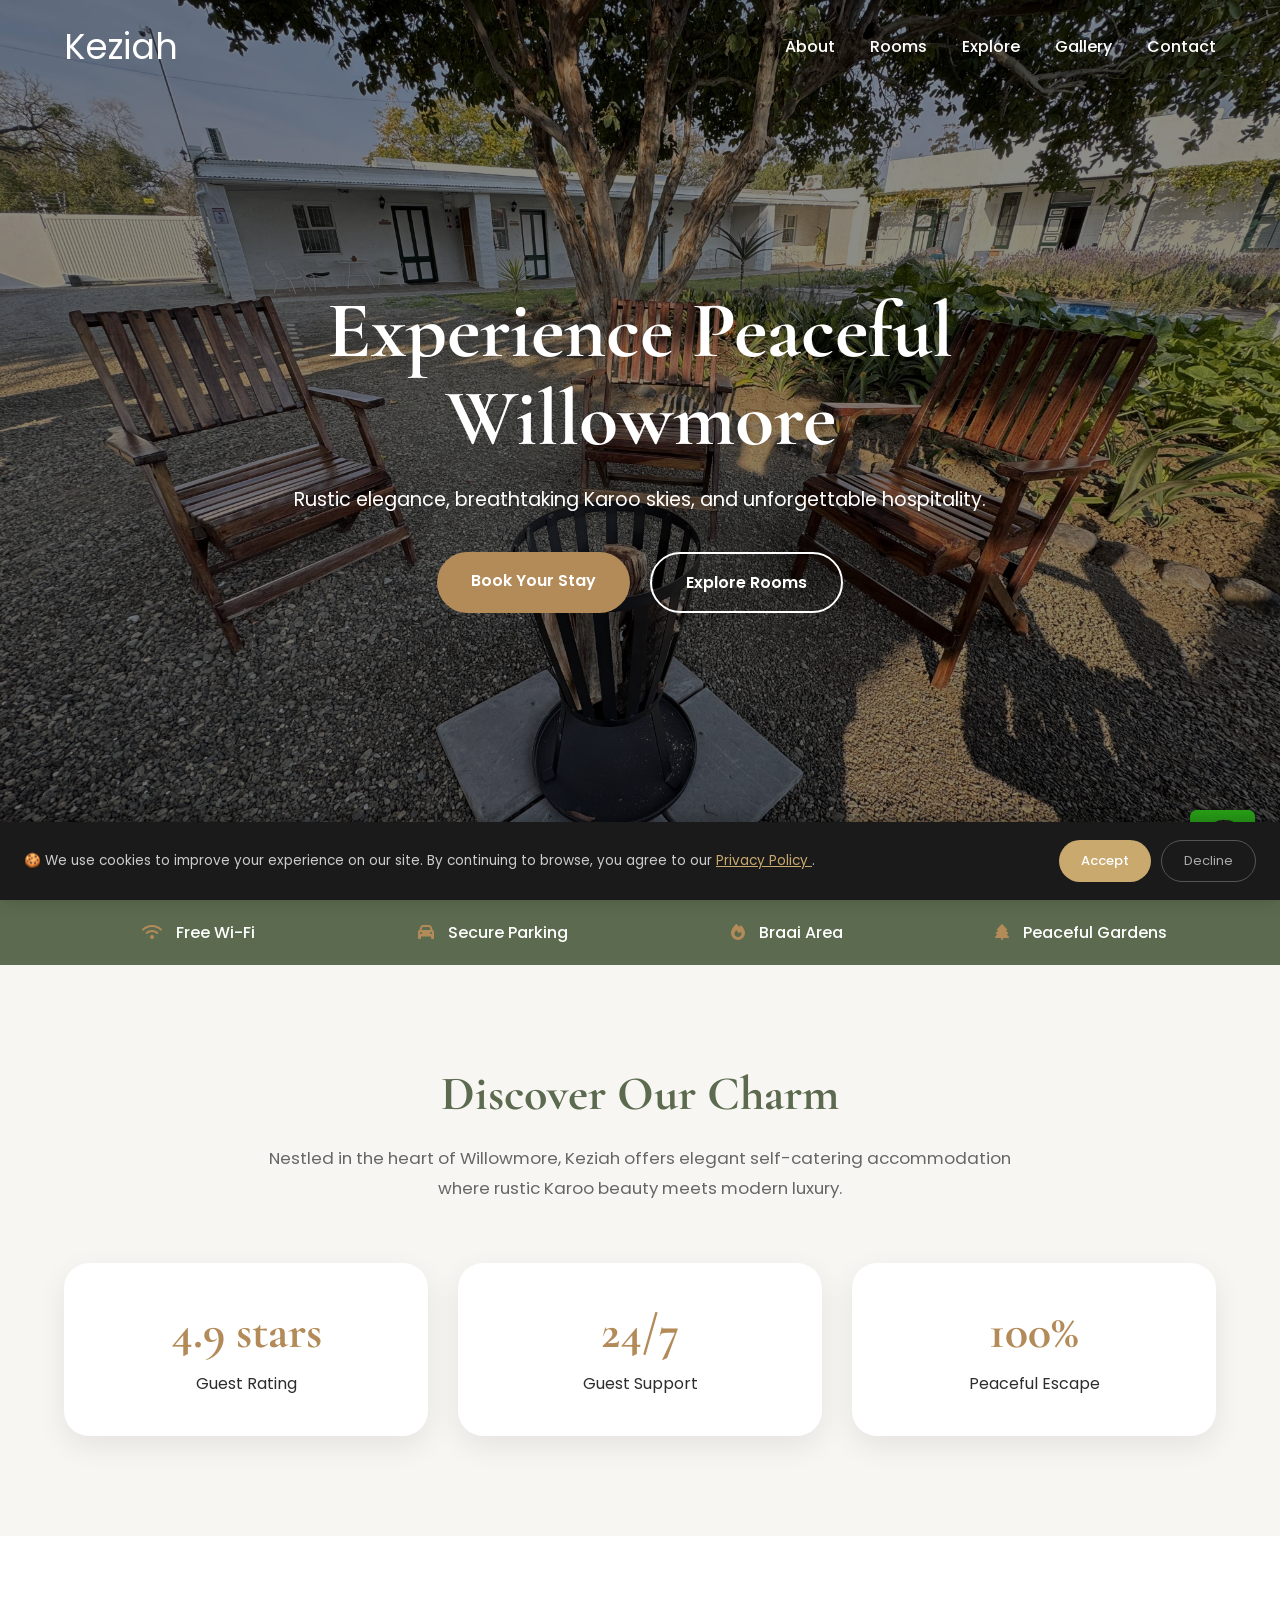
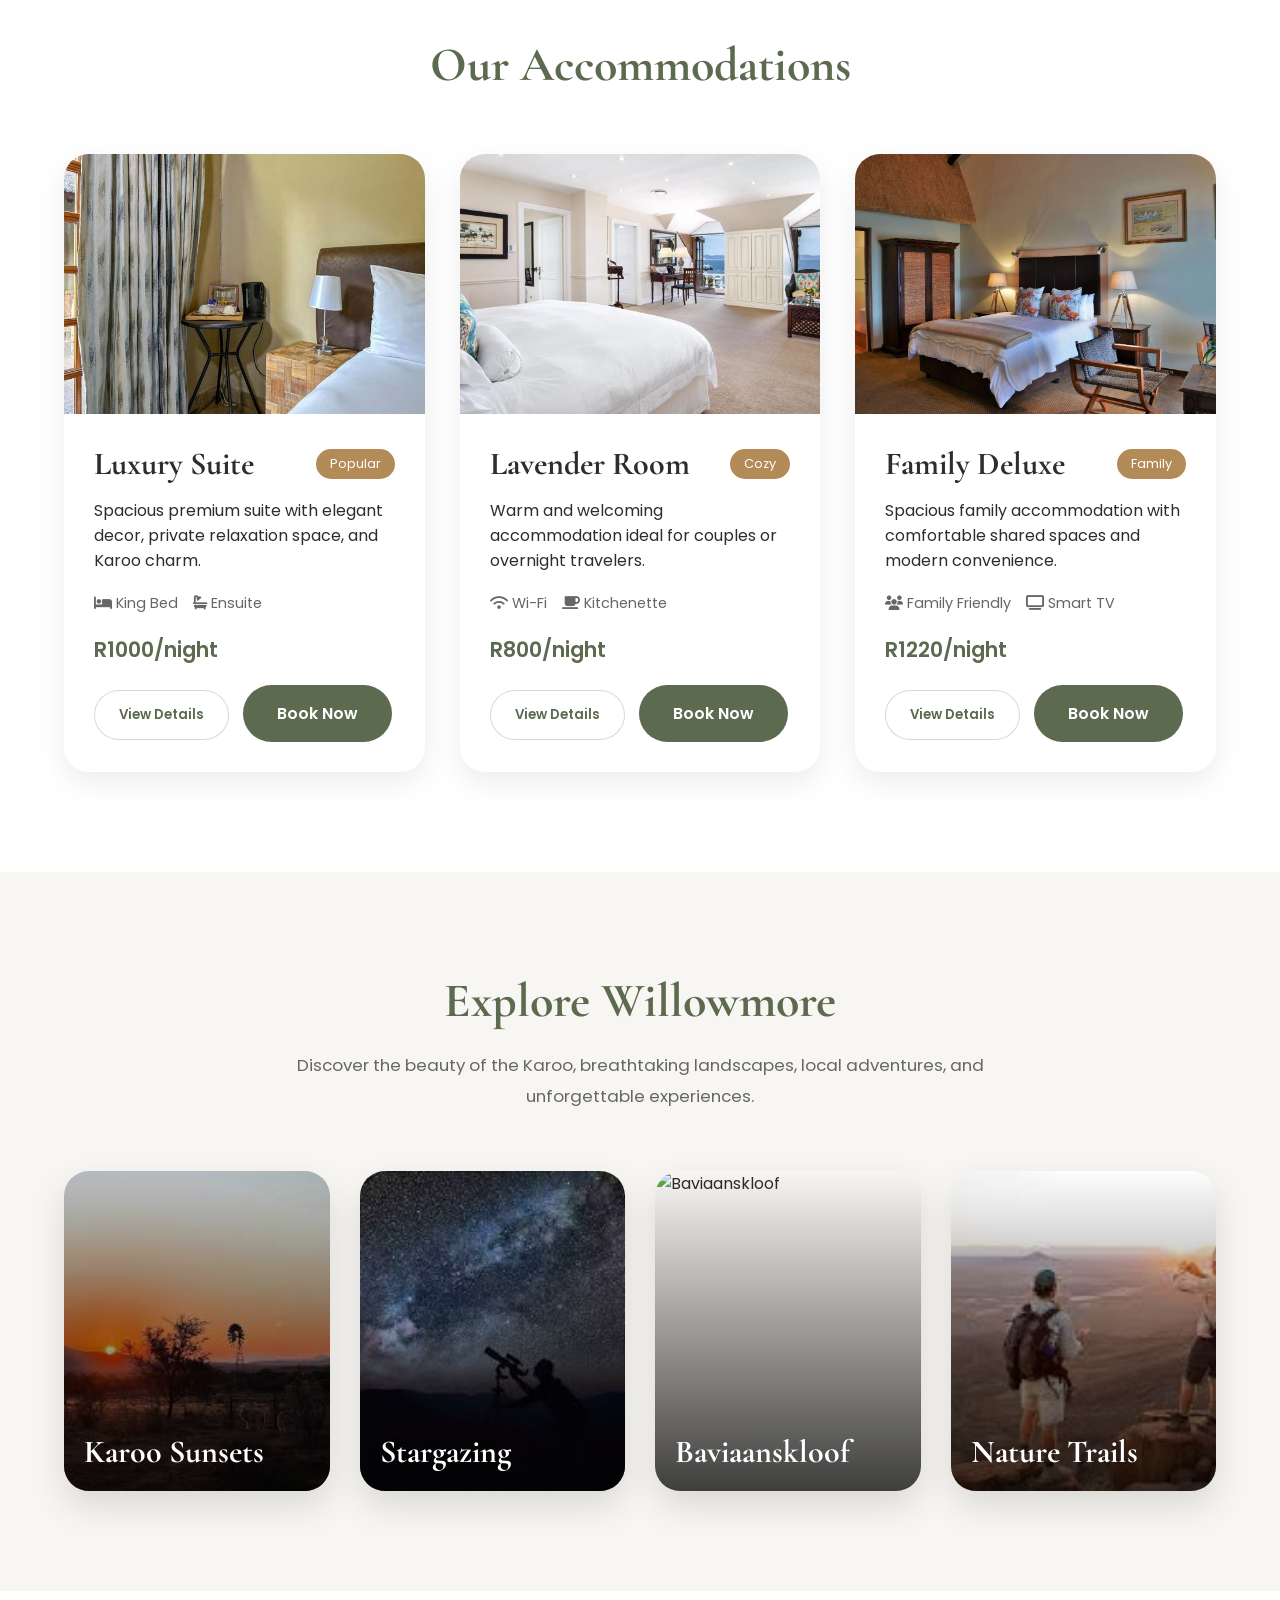
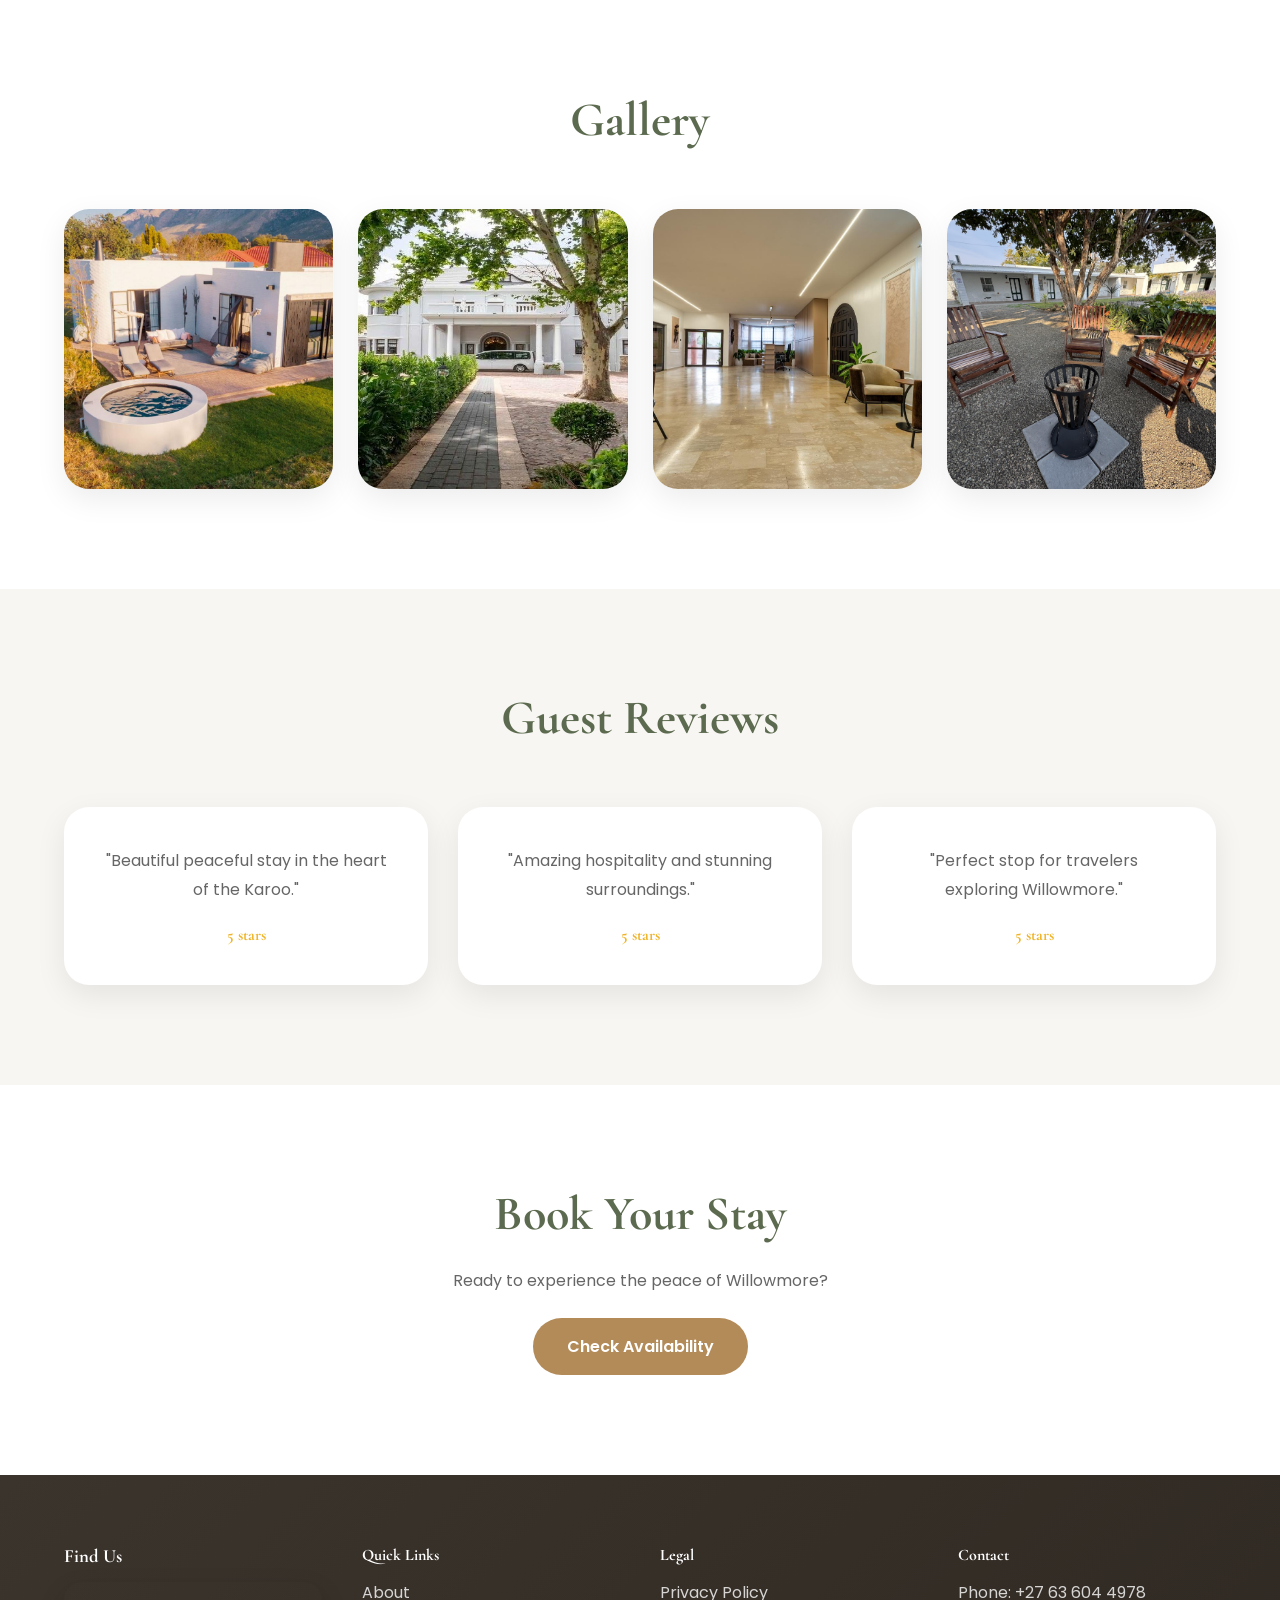
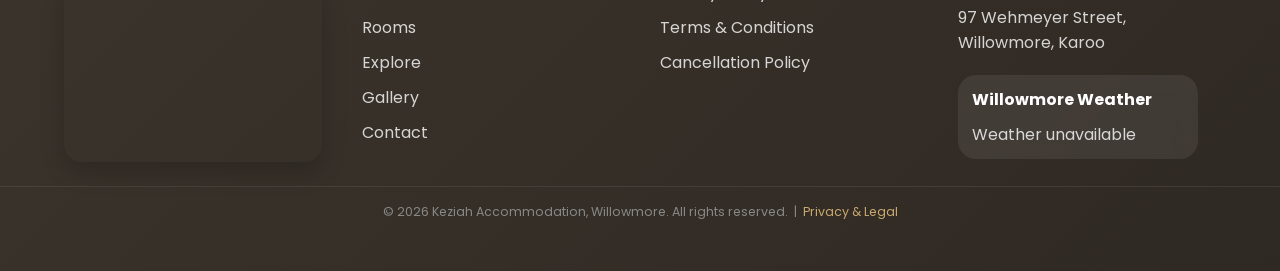
==== commit 13be41b7: "Update index.html" ====
--- a/index.html
+++ b/index.html
@@ -14,7 +14,7 @@
     <link rel="icon" type="image/svg+xml" href="favicon.svg">
 
     <link rel="stylesheet" href="style.css">
-    ...
+   
 </head>
     <meta charset="UTF-8">
 
@@ -1028,7 +1028,7 @@
     if(!weatherEl) return;
 
     const apiKey =
-    "7b423b5e9c1e29fcf24e3d2bee6ede89";
+    "api key here";
 
     try {
 
